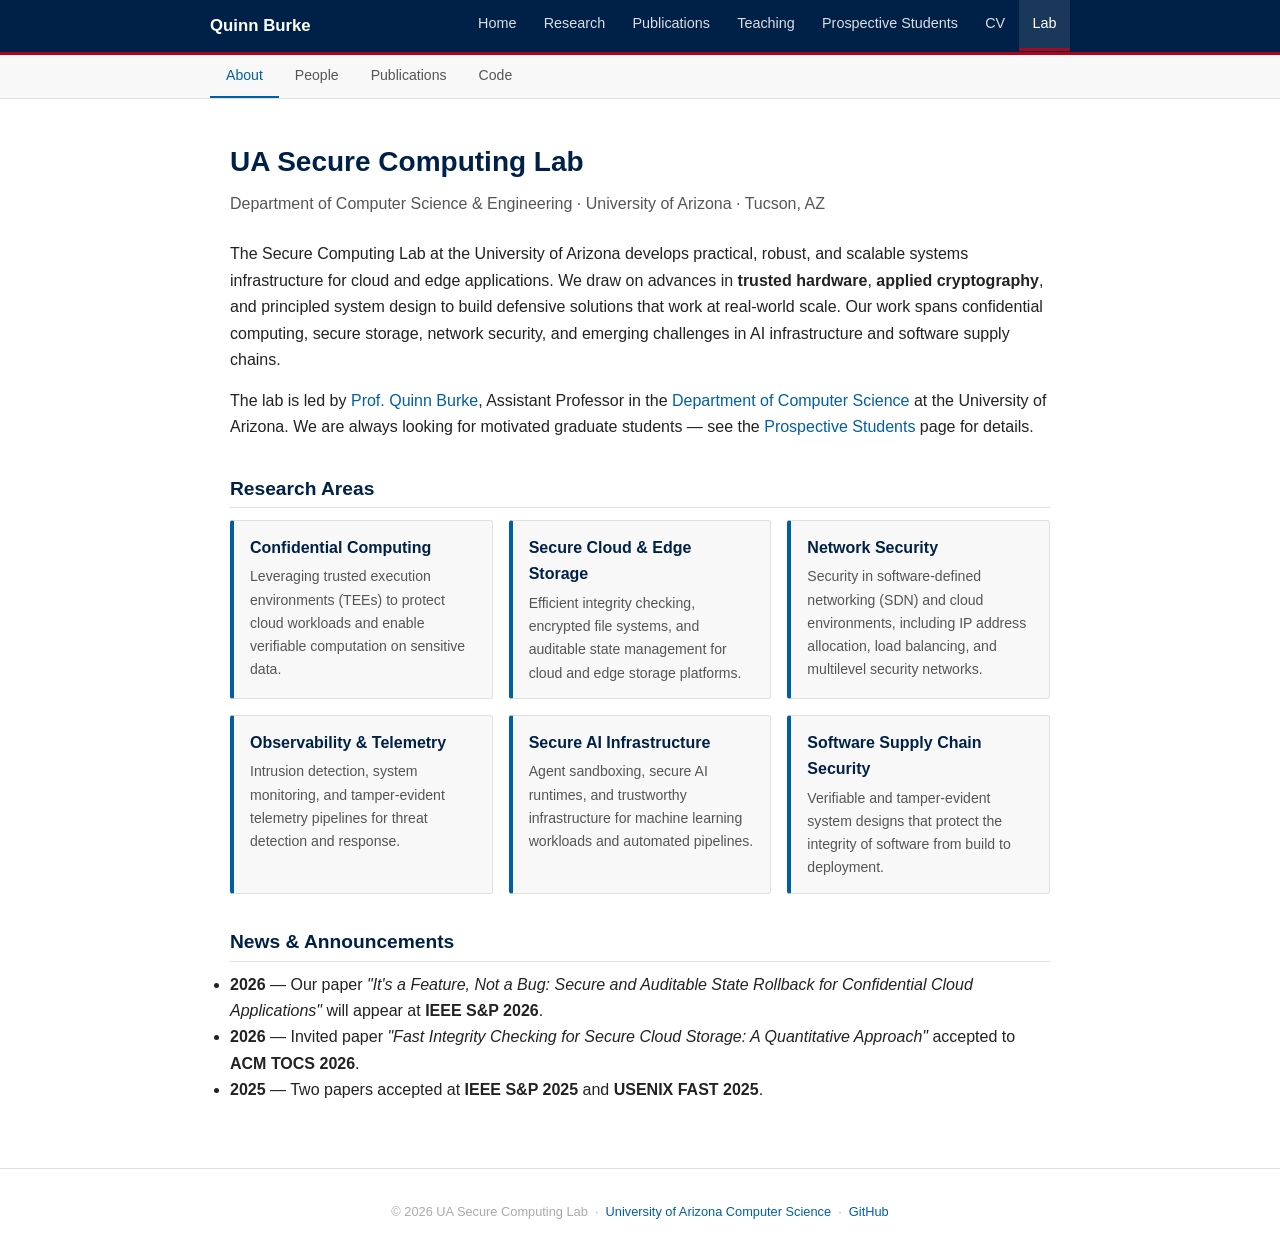
==== index.html @ 0851038f "Add UA Secure Computing Lab website with top nav, sub nav, About/People/Publications/Code pages Co-a" ====
<!DOCTYPE html>
<html lang="en">
<head>
  <meta charset="UTF-8" />
  <meta name="viewport" content="width=device-width, initial-scale=1" />
  <title>About — UA Secure Computing Lab</title>
  <link rel="stylesheet" href="assets/css/main.css" />
</head>
<body>

<!-- ── Top navigation ── -->
<nav class="top-nav" aria-label="Site navigation">
  <div class="top-nav__inner">
    <span class="top-nav__name">Quinn Burke</span>
    <ul class="top-nav__links">
      <li><a href="https://www.quinnburke.net/">Home</a></li>
      <li><a href="https://www.quinnburke.net/research/">Research</a></li>
      <li><a href="https://www.quinnburke.net/publications/">Publications</a></li>
      <li><a href="https://www.quinnburke.net/teaching/">Teaching</a></li>
      <li><a href="https://www.quinnburke.net/prospective/">Prospective Students</a></li>
      <li><a href="https://www.quinnburke.net/cv.pdf">CV</a></li>
      <li><a href="index.html" class="active">Lab</a></li>
    </ul>
  </div>
</nav>

<!-- ── Sub navigation ── -->
<nav class="sub-nav" aria-label="Lab section navigation">
  <ul class="sub-nav__inner">
    <li><a href="index.html" class="active">About</a></li>
    <li><a href="people.html">People</a></li>
    <li><a href="publications.html">Publications</a></li>
    <li><a href="code.html">Code</a></li>
  </ul>
</nav>

<!-- ── Page content ── -->
<main class="page-wrap">

  <h1>UA Secure Computing Lab</h1>
  <p style="color:var(--muted); margin-bottom:1.5rem;">
    Department of Computer Science &amp; Engineering · University of Arizona · Tucson, AZ
  </p>

  <p>
    The Secure Computing Lab at the University of Arizona develops practical, robust, and scalable
    systems infrastructure for cloud and edge applications. We draw on advances in
    <strong>trusted hardware</strong>, <strong>applied cryptography</strong>, and principled
    system design to build defensive solutions that work at real-world scale. Our work spans
    confidential computing, secure storage, network security, and emerging challenges in
    AI infrastructure and software supply chains.
  </p>

  <p>
    The lab is led by <a href="https://www.quinnburke.net/">Prof.&nbsp;Quinn Burke</a>, Assistant
    Professor in the <a href="https://www.cs.arizona.edu/">Department of Computer Science</a>
    at the University of Arizona.
    We are always looking for motivated graduate students — see the
    <a href="https://www.quinnburke.net/prospective/">Prospective Students</a> page for details.
  </p>

  <h2>Research Areas</h2>

  <div class="areas-grid">
    <div class="area-card">
      <strong>Confidential Computing</strong>
      <p>Leveraging trusted execution environments (TEEs) to protect cloud workloads and
         enable verifiable computation on sensitive data.</p>
    </div>
    <div class="area-card">
      <strong>Secure Cloud &amp; Edge Storage</strong>
      <p>Efficient integrity checking, encrypted file systems, and auditable state management
         for cloud and edge storage platforms.</p>
    </div>
    <div class="area-card">
      <strong>Network Security</strong>
      <p>Security in software-defined networking (SDN) and cloud environments, including
         IP address allocation, load balancing, and multilevel security networks.</p>
    </div>
    <div class="area-card">
      <strong>Observability &amp; Telemetry</strong>
      <p>Intrusion detection, system monitoring, and tamper-evident telemetry pipelines
         for threat detection and response.</p>
    </div>
    <div class="area-card">
      <strong>Secure AI Infrastructure</strong>
      <p>Agent sandboxing, secure AI runtimes, and trustworthy infrastructure for machine
         learning workloads and automated pipelines.</p>
    </div>
    <div class="area-card">
      <strong>Software Supply Chain Security</strong>
      <p>Verifiable and tamper-evident system designs that protect the integrity of software
         from build to deployment.</p>
    </div>
  </div>

  <h2>News &amp; Announcements</h2>
  <ul>
    <li>
      <strong>2026</strong> — Our paper
      <em>"It's a Feature, Not a Bug: Secure and Auditable State Rollback for Confidential Cloud Applications"</em>
      will appear at <strong>IEEE S&amp;P 2026</strong>.
    </li>
    <li>
      <strong>2026</strong> — Invited paper
      <em>"Fast Integrity Checking for Secure Cloud Storage: A Quantitative Approach"</em>
      accepted to <strong>ACM TOCS 2026</strong>.
    </li>
    <li>
      <strong>2025</strong> — Two papers accepted at <strong>IEEE S&amp;P 2025</strong>
      and <strong>USENIX FAST 2025</strong>.
    </li>
  </ul>

</main>

<footer>
  &copy; 2026 UA Secure Computing Lab &nbsp;·&nbsp;
  <a href="https://www.cs.arizona.edu/">University of Arizona Computer Science</a> &nbsp;·&nbsp;
  <a href="https://github.com/UA-Secure-Computing-Lab">GitHub</a>
</footer>

</body>
</html>
---- assets/css/main.css ----
/* ──────────────────────────────────────────
   UA Secure Computing Lab — main stylesheet
   Mirrors the clean two-column academic
   style of quinnburke.net
   ────────────────────────────────────────── */

*, *::before, *::after { box-sizing: border-box; margin: 0; padding: 0; }

:root {
  --navy:   #002147;
  --blue:   #005fa3;
  --accent: #ab0520;   /* UA red */
  --light:  #f8f8f8;
  --border: #e0e0e0;
  --text:   #222;
  --muted:  #555;
  --max-w:  860px;
  --font:   'Helvetica Neue', Arial, sans-serif;
}

html { font-size: 16px; scroll-behavior: smooth; }

body {
  font-family: var(--font);
  color: var(--text);
  background: #fff;
  line-height: 1.65;
}

a { color: var(--blue); text-decoration: none; }
a:hover { text-decoration: underline; }

/* ── Top navigation ───────────────────── */
.top-nav {
  background: var(--navy);
  border-bottom: 3px solid var(--accent);
}

.top-nav__inner {
  max-width: var(--max-w);
  margin: 0 auto;
  display: flex;
  align-items: center;
  gap: 0;
}

.top-nav__name {
  font-size: 1.05rem;
  font-weight: 700;
  color: #fff;
  padding: 0.75rem 1.25rem 0.75rem 0;
  white-space: nowrap;
  flex-shrink: 0;
}

.top-nav__links {
  display: flex;
  list-style: none;
  margin-left: auto;
}

.top-nav__links li a {
  display: block;
  color: rgba(255,255,255,0.85);
  font-size: 0.9rem;
  padding: 0.75rem 0.85rem;
  transition: color .15s, background .15s;
}

.top-nav__links li a:hover,
.top-nav__links li a.active {
  color: #fff;
  background: rgba(255,255,255,0.1);
  text-decoration: none;
}

.top-nav__links li a.active {
  border-bottom: 3px solid var(--accent);
}

/* ── Sub navigation ───────────────────── */
.sub-nav {
  background: var(--light);
  border-bottom: 1px solid var(--border);
}

.sub-nav__inner {
  max-width: var(--max-w);
  margin: 0 auto;
  display: flex;
  list-style: none;
  gap: 0;
}

.sub-nav__inner li a {
  display: block;
  color: var(--muted);
  font-size: 0.88rem;
  padding: 0.55rem 1rem;
  border-bottom: 2px solid transparent;
  transition: color .15s, border-color .15s;
}

.sub-nav__inner li a:hover,
.sub-nav__inner li a.active {
  color: var(--blue);
  border-bottom-color: var(--blue);
  text-decoration: none;
}

/* ── Page content ─────────────────────── */
.page-wrap {
  max-width: var(--max-w);
  margin: 2.5rem auto 4rem;
  padding: 0 1.25rem;
}

/* ── Section headings ─────────────────── */
h1 {
  font-size: 1.75rem;
  font-weight: 700;
  color: var(--navy);
  margin-bottom: 0.4rem;
}

h2 {
  font-size: 1.2rem;
  font-weight: 700;
  color: var(--navy);
  margin: 2rem 0 0.6rem;
  padding-bottom: 0.2rem;
  border-bottom: 1px solid var(--border);
}

h3 {
  font-size: 1rem;
  font-weight: 700;
  color: var(--text);
  margin: 1.25rem 0 0.3rem;
}

p { margin-bottom: 0.9rem; }

/* ── Research areas grid ─────────────── */
.areas-grid {
  display: grid;
  grid-template-columns: repeat(auto-fill, minmax(250px, 1fr));
  gap: 1rem;
  margin-top: 0.75rem;
}

.area-card {
  background: var(--light);
  border: 1px solid var(--border);
  border-left: 4px solid var(--blue);
  padding: 0.85rem 1rem;
  border-radius: 3px;
}

.area-card strong {
  display: block;
  margin-bottom: 0.25rem;
  color: var(--navy);
}

.area-card p { font-size: 0.88rem; color: var(--muted); margin: 0; }

/* ── Publications list ───────────────── */
.pub-year {
  font-size: 1rem;
  font-weight: 700;
  color: var(--navy);
  margin: 1.75rem 0 0.5rem;
  padding-bottom: 0.2rem;
  border-bottom: 1px solid var(--border);
}

.pub-entry {
  padding: 0.65rem 0;
  border-bottom: 1px solid #f0f0f0;
  font-size: 0.93rem;
  line-height: 1.55;
}

.pub-entry:last-child { border-bottom: none; }

.pub-title {
  font-weight: 600;
  color: var(--text);
}

.pub-venue {
  color: var(--muted);
  font-style: italic;
}

.pub-authors { color: var(--muted); font-size: 0.88rem; }

.pub-links { margin-top: 0.25rem; font-size: 0.83rem; }
.pub-links a { margin-right: 0.6rem; color: var(--blue); }

/* ── People grid ─────────────────────── */
.people-grid {
  display: grid;
  grid-template-columns: repeat(auto-fill, minmax(200px, 1fr));
  gap: 1.25rem;
  margin-top: 0.75rem;
}

.person-card {
  text-align: center;
  padding: 1.1rem 0.75rem;
  border: 1px solid var(--border);
  border-radius: 4px;
  background: var(--light);
}

.person-card .avatar {
  width: 80px;
  height: 80px;
  border-radius: 50%;
  background: #ccc;
  margin: 0 auto 0.6rem;
  display: flex;
  align-items: center;
  justify-content: center;
  font-size: 1.8rem;
  color: #888;
  overflow: hidden;
}

.person-card .avatar img { width: 100%; height: 100%; object-fit: cover; }

.person-card strong { display: block; font-size: 0.95rem; color: var(--navy); }
.person-card .role  { font-size: 0.82rem; color: var(--muted); margin-top: 0.1rem; }
.person-card .links { font-size: 0.8rem; margin-top: 0.4rem; }
.person-card .links a { margin: 0 0.3rem; }

/* ── Code / Repos ────────────────────── */
.repo-list { margin-top: 0.75rem; }

.repo-entry {
  display: flex;
  align-items: flex-start;
  gap: 0.75rem;
  padding: 0.75rem 0;
  border-bottom: 1px solid #f0f0f0;
}

.repo-entry:last-child { border-bottom: none; }

.repo-icon {
  font-size: 1.4rem;
  color: var(--muted);
  flex-shrink: 0;
  margin-top: 0.1rem;
}

.repo-entry strong { display: block; color: var(--navy); font-size: 0.95rem; }
.repo-entry p { font-size: 0.88rem; color: var(--muted); margin: 0.2rem 0 0; }

/* ── Utility ─────────────────────────── */
.badge {
  display: inline-block;
  font-size: 0.72rem;
  font-weight: 600;
  padding: 0.15em 0.5em;
  border-radius: 3px;
  margin-left: 0.35rem;
  vertical-align: middle;
  background: #e8f0fb;
  color: var(--blue);
}

.badge.red { background: #fce8e8; color: var(--accent); }

footer {
  text-align: center;
  font-size: 0.8rem;
  color: #aaa;
  padding: 2rem 1rem;
  border-top: 1px solid var(--border);
  margin-top: 3rem;
}
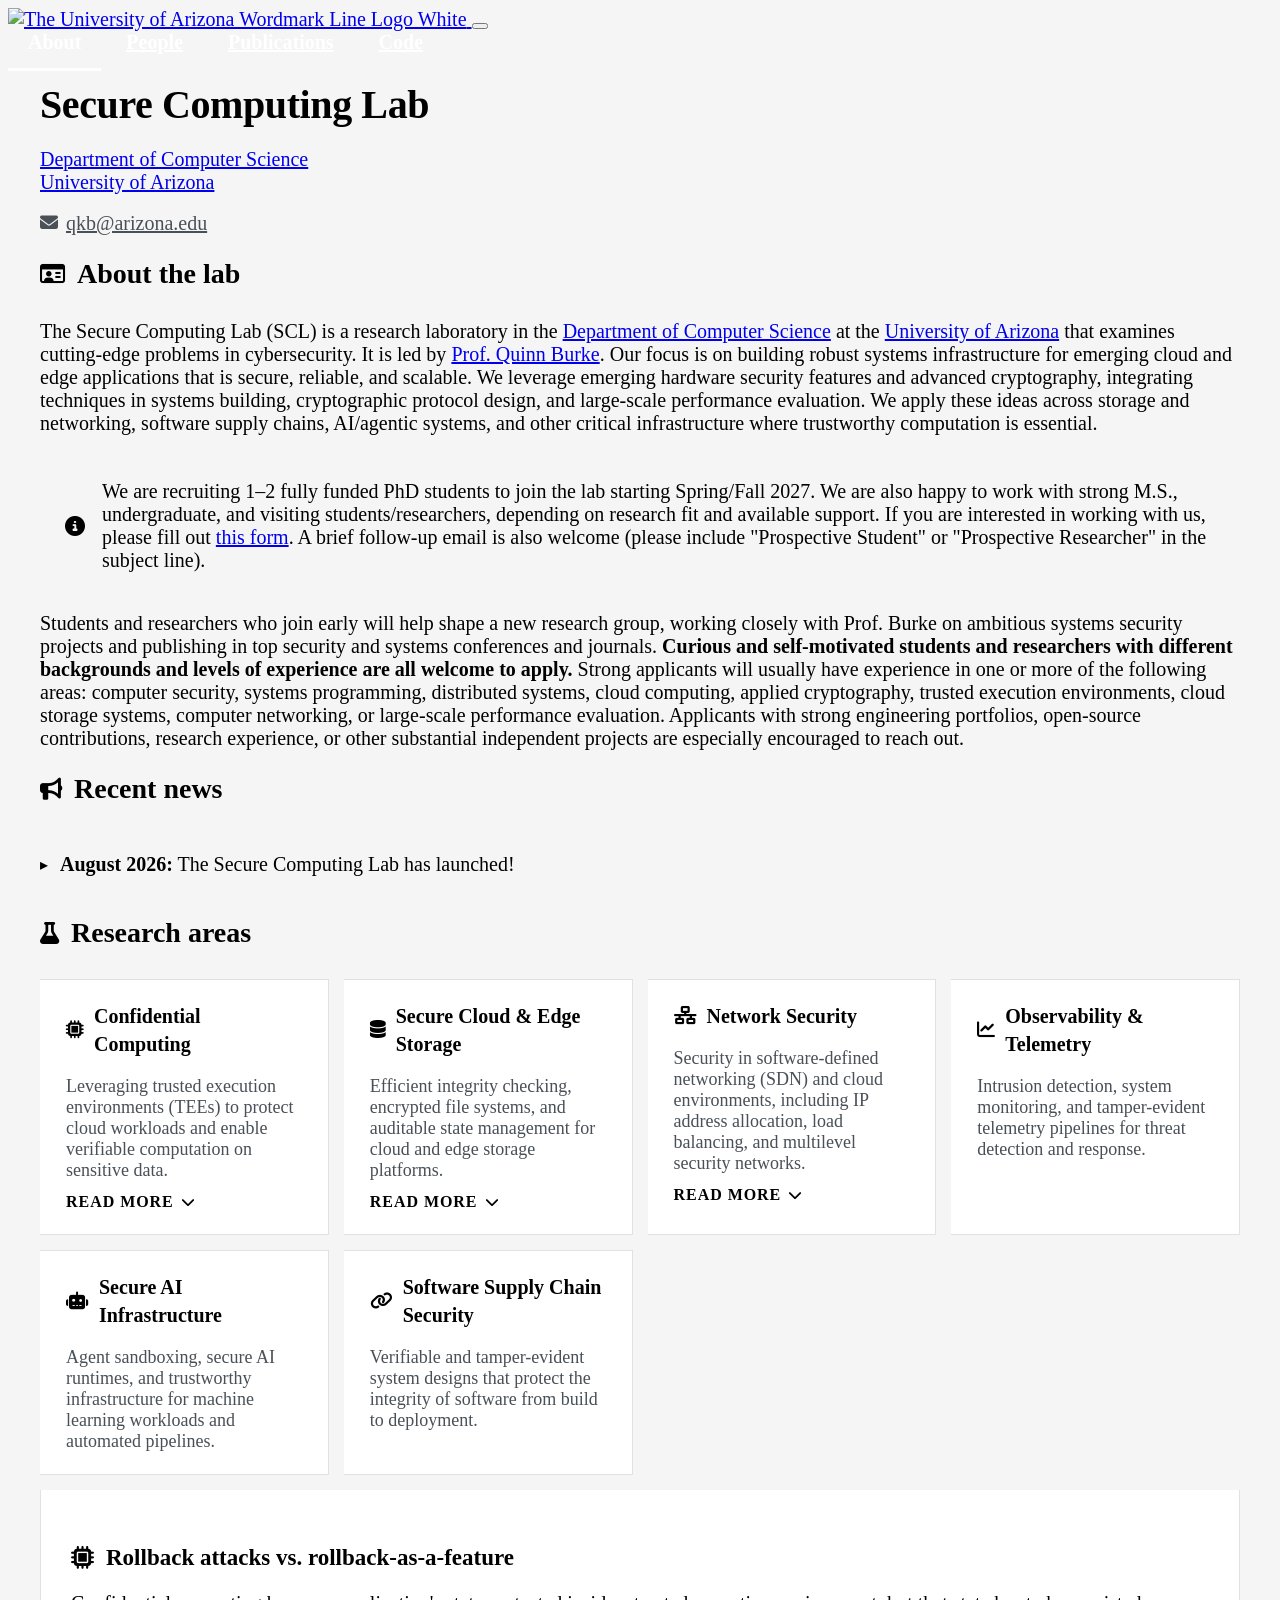
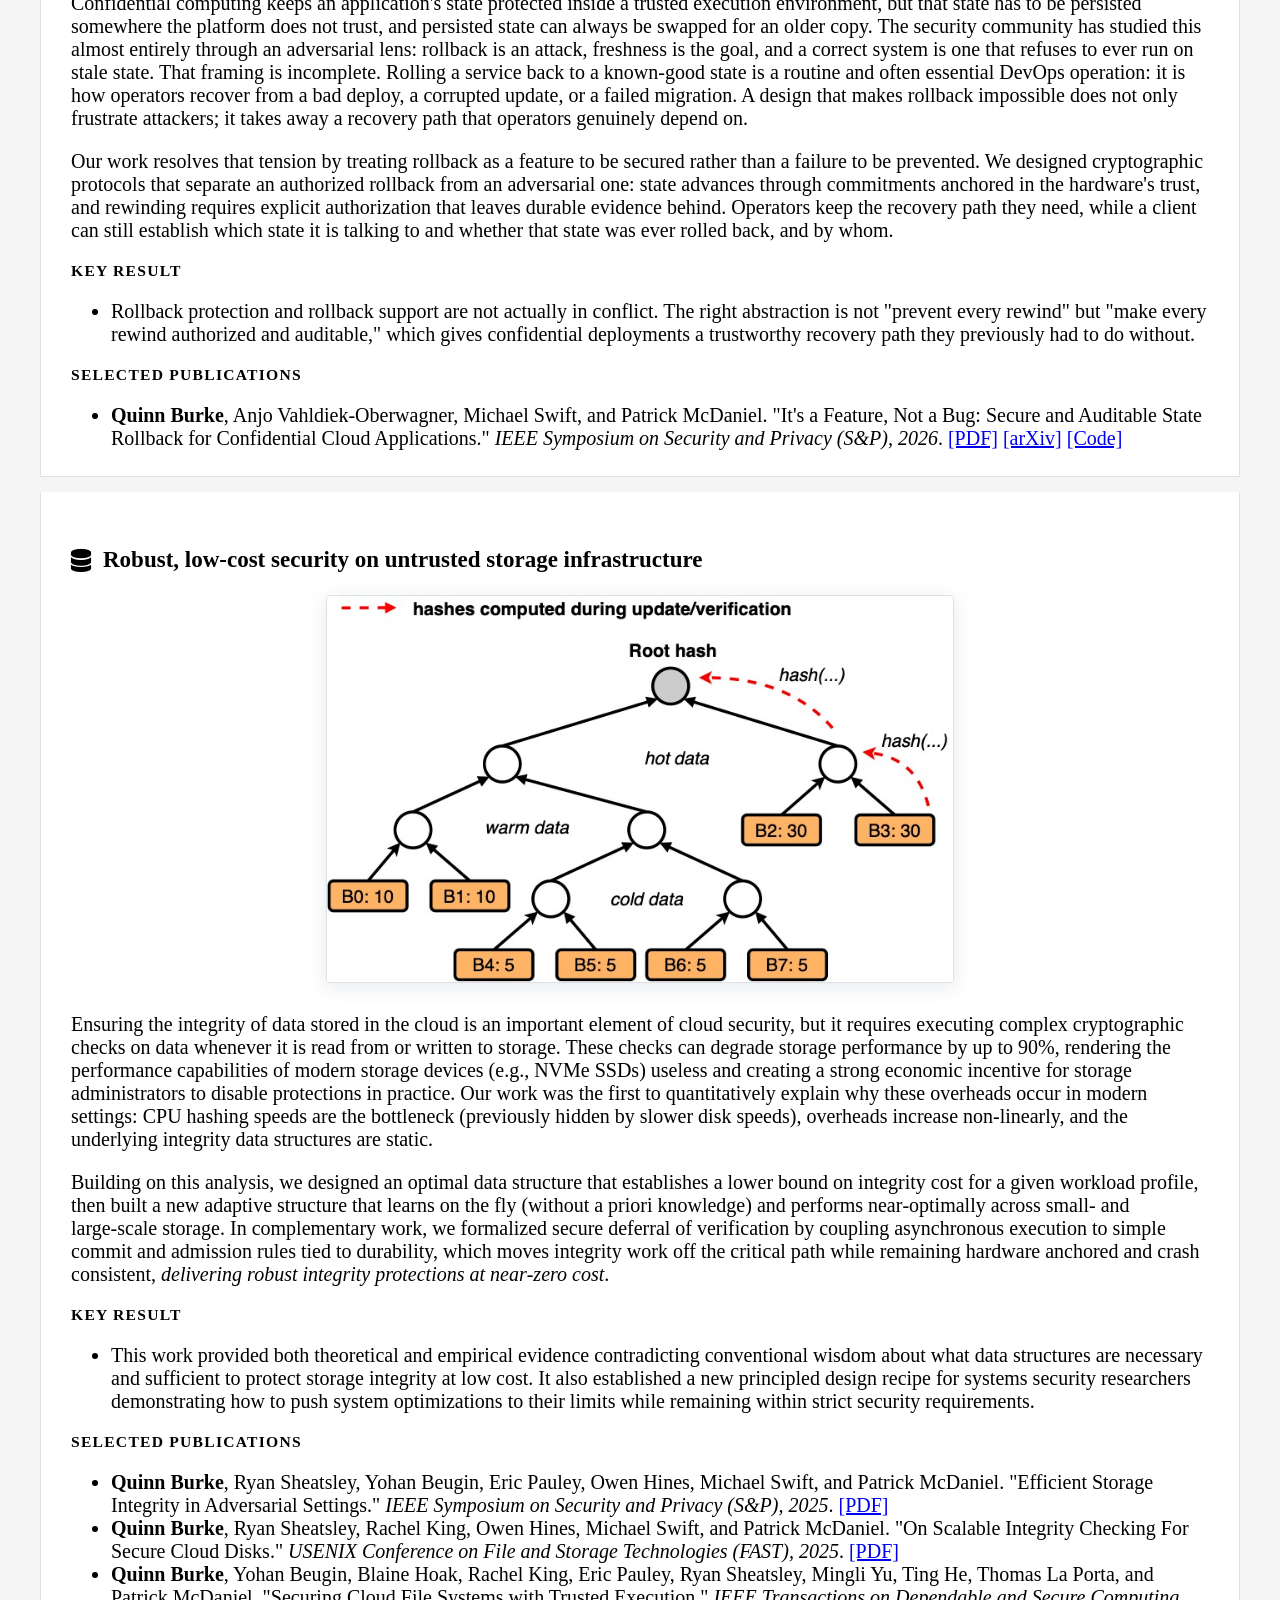
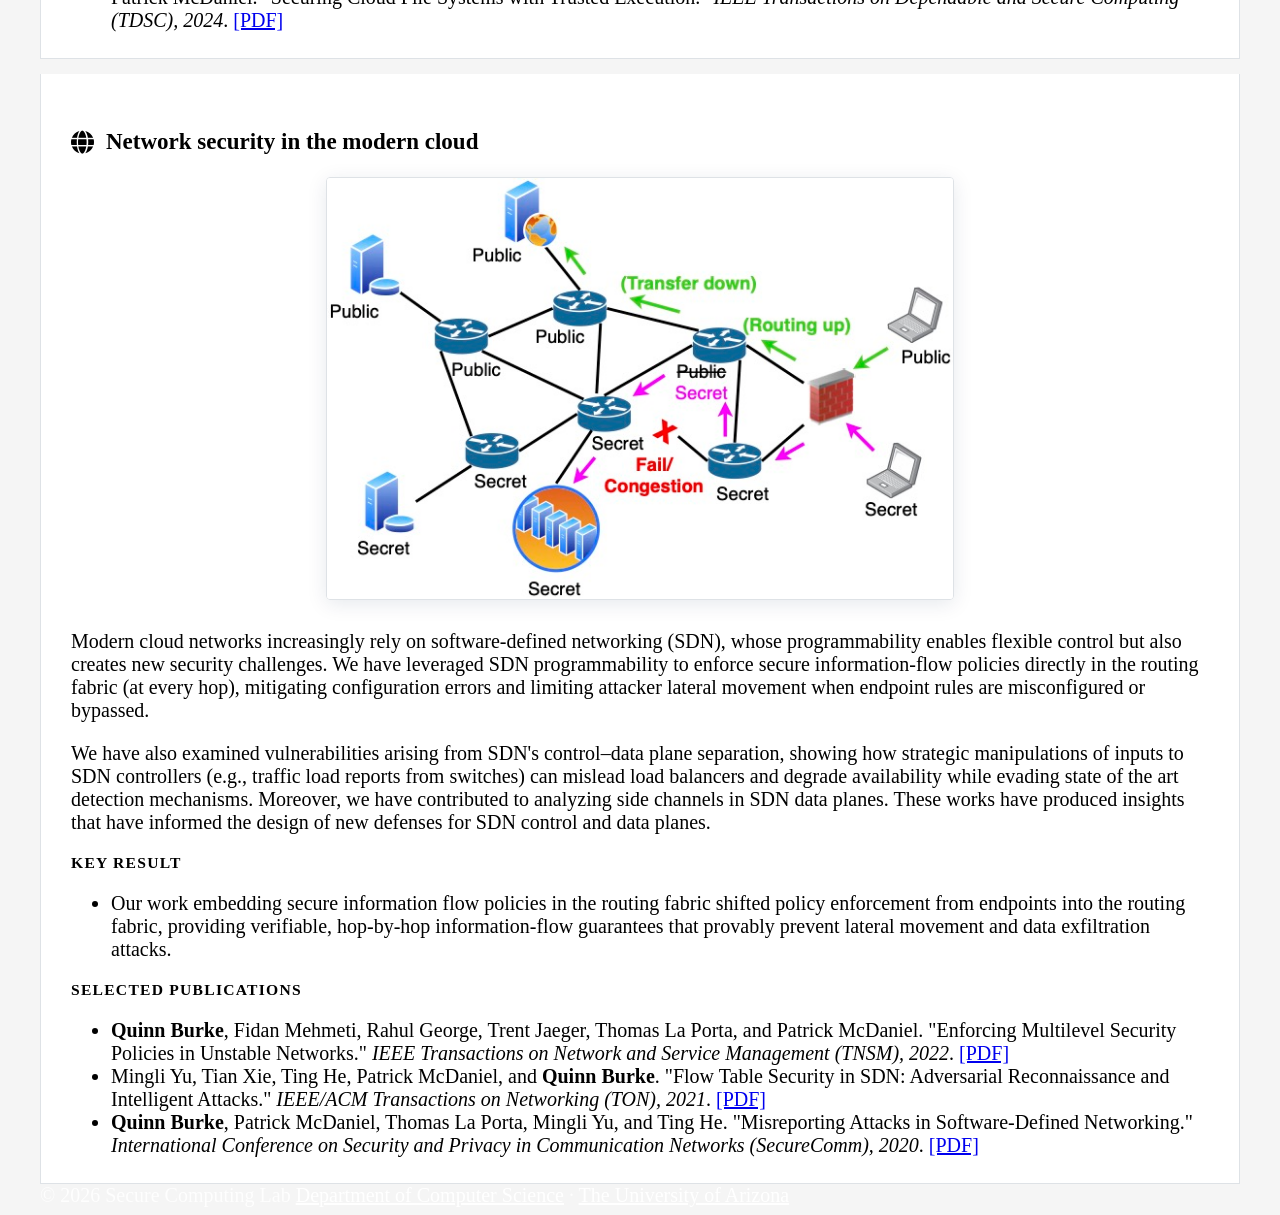
==== commit ee79c22d: "update lab site" ====
--- a/index.html
+++ b/index.html
@@ -1,124 +1,249 @@
 <!DOCTYPE html>
 <html lang="en">
+
 <head>
-  <meta charset="UTF-8" />
-  <meta name="viewport" content="width=device-width, initial-scale=1" />
-  <title>About — UA Secure Computing Lab</title>
-  <link rel="stylesheet" href="assets/css/main.css" />
+    <meta charset="UTF-8">
+    <meta name="viewport" content="width=device-width, initial-scale=1.0">
+    <title>Secure Computing Lab: About</title>
+    <link rel="stylesheet" href="https://use.typekit.net/emv3zbo.css">
+    <link href="https://cdn.digital.arizona.edu/lib/arizona-bootstrap/5.1.1/css/arizona-bootstrap.min.css"
+          rel="stylesheet"
+          integrity="sha384-Q2ESMuWgX+vvxe/YNIMpv4B2IrnXY4pftywzhO9l8b+QWfEqEswTxXz28vbNfNX9"
+          crossorigin="anonymous">
+    <link rel="stylesheet" href="https://cdnjs.cloudflare.com/ajax/libs/font-awesome/6.5.2/css/all.min.css">
+    <link rel="stylesheet" href="css/site.css">
 </head>
+
 <body>
-
-<!-- ── Top navigation ── -->
-<nav class="top-nav" aria-label="Site navigation">
-  <div class="top-nav__inner">
-    <span class="top-nav__name">Quinn Burke</span>
-    <ul class="top-nav__links">
-      <li><a href="https://www.quinnburke.net/">Home</a></li>
-      <li><a href="https://www.quinnburke.net/research/">Research</a></li>
-      <li><a href="https://www.quinnburke.net/publications/">Publications</a></li>
-      <li><a href="https://www.quinnburke.net/teaching/">Teaching</a></li>
-      <li><a href="https://www.quinnburke.net/prospective/">Prospective Students</a></li>
-      <li><a href="https://www.quinnburke.net/cv.pdf">CV</a></li>
-      <li><a href="index.html" class="active">Lab</a></li>
-    </ul>
-  </div>
-</nav>
-
-<!-- ── Sub navigation ── -->
-<nav class="sub-nav" aria-label="Lab section navigation">
-  <ul class="sub-nav__inner">
-    <li><a href="index.html" class="active">About</a></li>
-    <li><a href="people.html">People</a></li>
-    <li><a href="publications.html">Publications</a></li>
-    <li><a href="code.html">Code</a></li>
-  </ul>
-</nav>
-
-<!-- ── Page content ── -->
-<main class="page-wrap">
-
-  <h1>UA Secure Computing Lab</h1>
-  <p style="color:var(--muted); margin-bottom:1.5rem;">
-    Department of Computer Science &amp; Engineering · University of Arizona · Tucson, AZ
-  </p>
-
-  <p>
-    The Secure Computing Lab at the University of Arizona develops practical, robust, and scalable
-    systems infrastructure for cloud and edge applications. We draw on advances in
-    <strong>trusted hardware</strong>, <strong>applied cryptography</strong>, and principled
-    system design to build defensive solutions that work at real-world scale. Our work spans
-    confidential computing, secure storage, network security, and emerging challenges in
-    AI infrastructure and software supply chains.
-  </p>
-
-  <p>
-    The lab is led by <a href="https://www.quinnburke.net/">Prof.&nbsp;Quinn Burke</a>, Assistant
-    Professor in the <a href="https://www.cs.arizona.edu/">Department of Computer Science</a>
-    at the University of Arizona.
-    We are always looking for motivated graduate students — see the
-    <a href="https://www.quinnburke.net/prospective/">Prospective Students</a> page for details.
-  </p>
-
-  <h2>Research Areas</h2>
-
-  <div class="areas-grid">
-    <div class="area-card">
-      <strong>Confidential Computing</strong>
-      <p>Leveraging trusted execution environments (TEEs) to protect cloud workloads and
-         enable verifiable computation on sensitive data.</p>
+    <nav class="navbar navbar-expand-md navbar-dark navbar-az sticky-top py-0">
+        <div class="container">
+            <a href="https://www.arizona.edu" class="navbar-brand py-2" title="The University of Arizona homepage">
+                <img class="arizona-line-logo"
+                     alt="The University of Arizona Wordmark Line Logo White"
+                     src="https://cdn.digital.arizona.edu/logos/v1.0.0/ua_wordmark_line_logo_white_rgb.min.svg">
+            </a>
+            <button class="navbar-toggler my-2" type="button" data-bs-toggle="collapse" data-bs-target="#navbar-menu">
+                <span class="navbar-toggler-icon"></span>
+            </button>
+            <div id="navbar-menu" class="collapse navbar-collapse">
+                <div class="ms-auto navbar-nav">
+                    <a class="nav-link active" href="./">About</a>
+                    <a class="nav-link" href="people.html">People</a>
+                    <a class="nav-link" href="publications.html">Publications</a>
+                    <a class="nav-link" href="code.html">Code</a>
+                </div>
+            </div>
+        </div>
+    </nav>
+
+    <div class="container container-narrow mt-4 pb-5 px-3">
+
+        <!-- Lab header -->
+        <div class="mb-4">
+            <h1 class="name-title">Secure Computing Lab</h1>
+            <p class="subtitle">
+                <a href="https://cs.arizona.edu/">Department of Computer Science</a><br><a href="https://www.arizona.edu/">University of Arizona</a>
+            </p>
+            <div class="contact-row"><i class="fa-solid fa-envelope"></i><a href="mailto:qkb@arizona.edu">qkb@arizona.edu</a></div>
+        </div>
+
+        <!-- About -->
+        <div class="mb-5">
+            <h2 class="section-title"><i class="fa-regular fa-id-card"></i> About the lab</h2>
+            <p>
+                The Secure Computing Lab (SCL) is a research laboratory in the <a href="https://cs.arizona.edu/">Department of Computer Science</a> at the <a href="https://www.arizona.edu/">University of Arizona</a> that examines cutting-edge problems in cybersecurity. It is led by <a href="https://www.quinnburke.net/">Prof.&nbsp;Quinn Burke</a>. Our focus is on building robust systems infrastructure for emerging cloud and edge applications that is secure, reliable, and scalable. We leverage emerging hardware security features and advanced cryptography, integrating techniques in systems building, cryptographic protocol design, and large-scale performance evaluation. We apply these ideas across storage and networking, software supply chains, AI/agentic systems, and other critical infrastructure where trustworthy computation is essential.
+            </p>
+
+            <div class="az-callout" id="joining">
+                <i class="fa-solid fa-circle-info" style="flex-shrink:0;"></i>
+                <span>We are recruiting 1–2 fully funded PhD students to join the lab starting Spring/Fall 2027. We are also happy to work with strong M.S., undergraduate, and visiting students/researchers, depending on research fit and available support. If you are interested in working with us, please fill out <a href="https://forms.gle/X6wRA4GPpg1zRSV9A">this form</a>. A brief follow-up email is also welcome (please include "Prospective Student" or "Prospective Researcher" in the subject line).</span>
+            </div>
+
+            <p class="mt-4">Students and researchers who join early will help shape a new research group, working closely with Prof. Burke on ambitious systems security projects and publishing in top security and systems conferences and journals. <b>Curious and self-motivated students and researchers with different backgrounds and levels of experience are all welcome to apply.</b> Strong applicants will usually have experience in one or more of the following areas: computer security, systems programming, distributed systems, cloud computing, applied cryptography, trusted execution environments, cloud storage systems, computer networking, or large-scale performance evaluation. Applicants with strong engineering portfolios, open-source contributions, research experience, or other substantial independent projects are especially encouraged to reach out.
+            </p>
+        </div>
+
+        <!-- News -->
+        <div class="mb-5">
+            <h2 class="section-title"><i class="fa-solid fa-bullhorn"></i> Recent news</h2>
+            <!-- Lab news only: paper acceptances, students joining, grants, artifact releases.
+                 Personal items (PC service, talks) belong on quinnburke.net. -->
+            <ul class="news-list">
+                <li><span><b>August 2026:</b> The Secure Computing Lab has launched!</span></li>
+            </ul>
+        </div>
+
+        <!-- Research areas -->
+        <div class="mb-5" id="research">
+            <h2 class="section-title"><i class="fa-solid fa-flask"></i> Research areas</h2>
+            <div class="card-grid">
+                <a class="area-card area-card-toggle" role="button" data-bs-toggle="collapse"
+                   href="#detail-confidential" data-bs-target="#detail-confidential"
+                   aria-expanded="false" aria-controls="detail-confidential">
+                    <div class="area-name"><i class="fa-solid fa-microchip"></i>Confidential Computing</div>
+                    <p>Leveraging trusted execution environments (TEEs) to protect cloud workloads and
+                       enable verifiable computation on sensitive data.</p>
+                    <span class="area-more">Read more <i class="fa-solid fa-chevron-down"></i></span>
+                </a>
+                <a class="area-card area-card-toggle" role="button" data-bs-toggle="collapse"
+                   href="#detail-storage" data-bs-target="#detail-storage"
+                   aria-expanded="false" aria-controls="detail-storage">
+                    <div class="area-name"><i class="fa-solid fa-database"></i>Secure Cloud &amp; Edge Storage</div>
+                    <p>Efficient integrity checking, encrypted file systems, and auditable state management
+                       for cloud and edge storage platforms.</p>
+                    <span class="area-more">Read more <i class="fa-solid fa-chevron-down"></i></span>
+                </a>
+                <a class="area-card area-card-toggle" role="button" data-bs-toggle="collapse"
+                   href="#detail-network" data-bs-target="#detail-network"
+                   aria-expanded="false" aria-controls="detail-network">
+                    <div class="area-name"><i class="fa-solid fa-network-wired"></i>Network Security</div>
+                    <p>Security in software-defined networking (SDN) and cloud environments, including
+                       IP address allocation, load balancing, and multilevel security networks.</p>
+                    <span class="area-more">Read more <i class="fa-solid fa-chevron-down"></i></span>
+                </a>
+                <div class="area-card">
+                    <div class="area-name"><i class="fa-solid fa-chart-line"></i>Observability &amp; Telemetry</div>
+                    <p>Intrusion detection, system monitoring, and tamper-evident telemetry pipelines
+                       for threat detection and response.</p>
+                </div>
+                <div class="area-card">
+                    <div class="area-name"><i class="fa-solid fa-robot"></i>Secure AI Infrastructure</div>
+                    <p>Agent sandboxing, secure AI runtimes, and trustworthy infrastructure for machine
+                       learning workloads and automated pipelines.</p>
+                </div>
+                <div class="area-card">
+                    <div class="area-name"><i class="fa-solid fa-link"></i>Software Supply Chain Security</div>
+                    <p>Verifiable and tamper-evident system designs that protect the integrity of software
+                       from build to deployment.</p>
+                </div>
+            </div>
+
+            <!-- Detail panels for the three clickable cards above. They live outside the
+                 grid so an open panel spans the full width instead of stretching one
+                 grid row. data-bs-parent makes them mutually exclusive, and Bootstrap's
+                 collapse plugin (already loaded for the navbar) animates the height.
+                 The ids double as the anchors quinnburke.net/research/ used to expose. -->
+            <div id="area-details" class="area-details">
+
+                <div id="detail-confidential" class="collapse" data-bs-parent="#area-details">
+                    <div class="area-detail" id="confidential-computing">
+                        <h3 class="card-heading"><i class="fa-solid fa-microchip"></i> Rollback attacks vs. rollback-as-a-feature</h3>
+
+                        <p>
+                            Confidential computing keeps an application's state protected inside a trusted execution
+                            environment, but that state has to be persisted somewhere the platform does not trust, and
+                            persisted state can always be swapped for an older copy. The security community has studied
+                            this almost entirely through an adversarial lens: rollback is an attack, freshness is the
+                            goal, and a correct system is one that refuses to ever run on stale state. That framing is
+                            incomplete. Rolling a service back to a known‑good state is a routine and often essential DevOps
+                            operation: it is how operators recover from a bad deploy, a corrupted update, or a failed
+                            migration. A design that makes rollback impossible does not only frustrate attackers; it
+                            takes away a recovery path that operators genuinely depend on.
+                        </p>
+                        <p>
+                            Our work resolves that tension by treating rollback as a feature to be secured rather than a
+                            failure to be prevented. We designed cryptographic protocols that separate an authorized
+                            rollback from an adversarial one: state advances through commitments anchored in the
+                            hardware's trust, and rewinding requires explicit authorization that leaves durable evidence
+                            behind. Operators keep the recovery path they need, while a client can still establish which
+                            state it is talking to and whether that state was ever rolled back, and by whom.
+                        </p>
+
+                        <p class="kw-label">Key result</p>
+                        <ul>
+                            <li>Rollback protection and rollback support are not actually in conflict. The right
+                                abstraction is not "prevent every rewind" but "make every rewind authorized and
+                                auditable," which gives confidential deployments a trustworthy recovery path they
+                                previously had to do without.</li>
+                        </ul>
+
+                        <p class="kw-label">Selected publications</p>
+                        <ul>
+                            <li><strong>Quinn Burke</strong>, Anjo Vahldiek-Oberwagner, Michael Swift, and Patrick McDaniel. "It's a Feature, Not a Bug: Secure and Auditable State Rollback for Confidential Cloud Applications." <i>IEEE Symposium on Security and Privacy (S&amp;P), 2026</i>. <a href="https://www.quinnburke.net/papers/2026_ieeesp__rebound.pdf" target="_blank">[PDF]</a> <a href="https://arxiv.org/abs/2511.13641" target="_blank">[arXiv]</a> <a href="https://github.com/MadSP-McDaniel/rebound" target="_blank">[Code]</a></li>
+                        </ul>
+                    </div>
+                </div>
+
+                <div id="detail-storage" class="collapse" data-bs-parent="#area-details">
+                    <div class="area-detail" id="storage-security">
+                        <h3 class="card-heading"><i class="fa-solid fa-database"></i> Robust, low‑cost security on untrusted storage infrastructure</h3>
+                        <img src="img/hashtree-overview.jpg" alt="Storage security illustration" class="research-img">
+
+                        <p>
+                            Ensuring the integrity of data stored in the cloud is an important element of cloud security, but it requires
+                            executing complex cryptographic checks on data whenever it is read from or written to storage. These checks can degrade
+                            storage performance by up to 90%, rendering the performance capabilities of modern storage devices (e.g., NVMe SSDs)
+                            useless and creating a strong economic incentive for storage administrators to disable protections in practice. Our work
+                            was the first to quantitatively explain why these overheads occur in modern settings: CPU hashing speeds are the
+                            bottleneck (previously hidden by slower disk speeds), overheads increase non‑linearly, and the underlying integrity
+                            data structures are static.
+                        </p>
+                        <p>
+                            Building on this analysis, we designed an optimal data structure that establishes a lower bound on integrity cost for a
+                            given workload profile, then built a new adaptive structure that learns on the fly (without a priori knowledge) and performs
+                            near‑optimally across small‑ and large‑scale storage. In complementary work, we formalized secure deferral of verification by
+                            coupling asynchronous execution to simple commit and admission rules tied to durability, which moves integrity work off the
+                            critical path while remaining hardware anchored and crash consistent, <i>delivering robust integrity protections at near‑zero cost</i>.
+                        </p>
+
+                        <p class="kw-label">Key result</p>
+                        <ul>
+                            <li>This work provided both theoretical and empirical evidence contradicting conventional wisdom about what data structures are necessary and sufficient to protect storage integrity at low cost. It also established a new principled design recipe for systems security researchers demonstrating how to push system optimizations to their limits while remaining within strict security requirements.</li>
+                        </ul>
+
+                        <p class="kw-label">Selected publications</p>
+                        <ul>
+                            <li><strong>Quinn Burke</strong>, Ryan Sheatsley, Yohan Beugin, Eric Pauley, Owen Hines, Michael Swift, and Patrick McDaniel. "Efficient Storage Integrity in Adversarial Settings." <i>IEEE Symposium on Security and Privacy (S&amp;P), 2025</i>. <a href="https://www.quinnburke.net/papers/2025_sp__pac.pdf" target="_blank">[PDF]</a></li>
+                            <li><strong>Quinn Burke</strong>, Ryan Sheatsley, Rachel King, Owen Hines, Michael Swift, and Patrick McDaniel. "On Scalable Integrity Checking For Secure Cloud Disks." <i>USENIX Conference on File and Storage Technologies (FAST), 2025</i>. <a href="https://www.quinnburke.net/papers/2025_fast__dmt.pdf" target="_blank">[PDF]</a></li>
+                            <li><strong>Quinn Burke</strong>, Yohan Beugin, Blaine Hoak, Rachel King, Eric Pauley, Ryan Sheatsley, Mingli Yu, Ting He, Thomas La Porta, and Patrick McDaniel. "Securing Cloud File Systems with Trusted Execution." <i>IEEE Transactions on Dependable and Secure Computing (TDSC), 2024</i>. <a href="https://www.quinnburke.net/papers/2024_tdsc__bfs.pdf" target="_blank">[PDF]</a></li>
+                        </ul>
+                    </div>
+                </div>
+
+                <div id="detail-network" class="collapse" data-bs-parent="#area-details">
+                    <div class="area-detail" id="network-security">
+                        <h3 class="card-heading"><i class="fa-solid fa-globe"></i> Network security in the modern cloud</h3>
+                        <img src="img/mls-overview.jpg" alt="Network security illustration" class="research-img">
+
+                        <p>
+                            Modern cloud networks increasingly rely on software‑defined networking (SDN), whose programmability enables flexible
+                            control but also creates new security challenges. We have leveraged SDN programmability to enforce secure information‑flow policies
+                            directly in the routing fabric (at every hop), mitigating configuration errors and limiting attacker lateral movement when
+                            endpoint rules are misconfigured or bypassed.
+                        </p>
+                        <p>
+                            We have also examined vulnerabilities arising from SDN's control–data plane separation, showing how strategic manipulations of
+                            inputs to SDN controllers (e.g., traffic load reports from switches) can mislead load balancers and degrade availability while evading state of the art detection mechanisms. Moreover, we have contributed to analyzing side channels
+                            in SDN data planes. These works have produced insights that have informed the design of new defenses for SDN control and data planes.
+                        </p>
+
+                        <p class="kw-label">Key result</p>
+                        <ul>
+                            <li>Our work embedding secure information flow policies in the routing fabric shifted policy enforcement from endpoints into the routing fabric, providing verifiable, hop‑by‑hop information‑flow guarantees that provably prevent lateral movement and data exfiltration attacks.</li>
+                        </ul>
+
+                        <p class="kw-label">Selected publications</p>
+                        <ul>
+                            <li><strong>Quinn Burke</strong>, Fidan Mehmeti, Rahul George, Trent Jaeger, Thomas La Porta, and Patrick McDaniel. "Enforcing Multilevel Security Policies in Unstable Networks." <i>IEEE Transactions on Network and Service Management (TNSM), 2022</i>. <a href="https://www.quinnburke.net/papers/2022_tnsm__relabeling.pdf" target="_blank">[PDF]</a></li>
+                            <li>Mingli Yu, Tian Xie, Ting He, Patrick McDaniel, and <strong>Quinn Burke</strong>. "Flow Table Security in SDN: Adversarial Reconnaissance and Intelligent Attacks." <i>IEEE/ACM Transactions on Networking (TON), 2021</i>. <a href="https://www.quinnburke.net/papers/2021_ton__flow_reconn.pdf" target="_blank">[PDF]</a></li>
+                            <li><strong>Quinn Burke</strong>, Patrick McDaniel, Thomas La Porta, Mingli Yu, and Ting He. "Misreporting Attacks in Software‑Defined Networking." <i>International Conference on Security and Privacy in Communication Networks (SecureComm), 2020</i>. <a href="https://www.quinnburke.net/papers/2020_securecomm__sdn_misreporting.pdf" target="_blank">[PDF]</a></li>
+                        </ul>
+                    </div>
+                </div>
+
+            </div>
+        </div>
+
     </div>
-    <div class="area-card">
-      <strong>Secure Cloud &amp; Edge Storage</strong>
-      <p>Efficient integrity checking, encrypted file systems, and auditable state management
-         for cloud and edge storage platforms.</p>
-    </div>
-    <div class="area-card">
-      <strong>Network Security</strong>
-      <p>Security in software-defined networking (SDN) and cloud environments, including
-         IP address allocation, load balancing, and multilevel security networks.</p>
-    </div>
-    <div class="area-card">
-      <strong>Observability &amp; Telemetry</strong>
-      <p>Intrusion detection, system monitoring, and tamper-evident telemetry pipelines
-         for threat detection and response.</p>
-    </div>
-    <div class="area-card">
-      <strong>Secure AI Infrastructure</strong>
-      <p>Agent sandboxing, secure AI runtimes, and trustworthy infrastructure for machine
-         learning workloads and automated pipelines.</p>
-    </div>
-    <div class="area-card">
-      <strong>Software Supply Chain Security</strong>
-      <p>Verifiable and tamper-evident system designs that protect the integrity of software
-         from build to deployment.</p>
-    </div>
-  </div>
-
-  <h2>News &amp; Announcements</h2>
-  <ul>
-    <li>
-      <strong>2026</strong> — Our paper
-      <em>"It's a Feature, Not a Bug: Secure and Auditable State Rollback for Confidential Cloud Applications"</em>
-      will appear at <strong>IEEE S&amp;P 2026</strong>.
-    </li>
-    <li>
-      <strong>2026</strong> — Invited paper
-      <em>"Fast Integrity Checking for Secure Cloud Storage: A Quantitative Approach"</em>
-      accepted to <strong>ACM TOCS 2026</strong>.
-    </li>
-    <li>
-      <strong>2025</strong> — Two papers accepted at <strong>IEEE S&amp;P 2025</strong>
-      and <strong>USENIX FAST 2025</strong>.
-    </li>
-  </ul>
-
-</main>
-
-<footer>
-  &copy; 2026 UA Secure Computing Lab &nbsp;·&nbsp;
-  <a href="https://www.cs.arizona.edu/">University of Arizona Computer Science</a> &nbsp;·&nbsp;
-  <a href="https://github.com/UA-Secure-Computing-Lab">GitHub</a>
-</footer>
-
+
+    <footer class="az-footer py-4">
+        <div class="container container-narrow px-3 d-flex flex-wrap justify-content-between gap-2 small">
+            <span>© 2026 Secure Computing Lab</span>
+            <span><a href="https://cs.arizona.edu/">Department of Computer Science</a> · <a href="https://www.arizona.edu/">The University of Arizona</a></span>
+        </div>
+    </footer>
+
+    <script src="https://cdn.digital.arizona.edu/lib/arizona-bootstrap/5.1.1/js/arizona-bootstrap.bundle.min.js"></script>
 </body>
+
 </html>
--- a/css/site.css
+++ b/css/site.css
@@ -0,0 +1,407 @@
+/* Shared site styles: Arizona Bootstrap theme overrides
+ *
+ * Everything above the "Lab-specific components" section is a verbatim copy of
+ * css/site.css on quinnburke.net, so the two sites render identically. Edit it
+ * there first, then copy the file across; put lab-only rules in the section at
+ * the bottom, which quinnburke.net does not carry. */
+
+:root {
+    font-size: 20px;
+    --bs-body-bg: #f5f5f5;
+}
+
+body {
+    background-color: #f5f5f5;
+}
+
+/* ── Navbar (red brand bar with site menu) ── */
+.navbar-az {
+    background-color: var(--bs-red);
+}
+.navbar-az .container { max-width: 1200px; }
+.navbar-az .navbar-brand .arizona-line-logo { margin-left: 0; }
+.navbar-az .nav-link {
+    color: #fff;
+    font-size: 1rem;
+    font-weight: 600;
+    padding: 0.75rem 1rem;
+    border-bottom: 3px solid transparent;
+}
+/* Arizona Bootstrap marks the current link with a grey pill and its own red
+   text-underline. Both are suppressed here: the border-bottom is the indicator. */
+.navbar-az .nav-link:hover,
+.navbar-az .nav-link.active,
+.navbar-az .nav-link:active {
+    color: #fff;
+    background-color: transparent;
+    border-radius: 0;
+    text-decoration: none;
+    border-bottom-color: #fff;
+}
+
+/* ── Per-page sub-menu (blue bar) ──
+   Carries navbar-az as well, so it inherits Arizona Bootstrap's condensed
+   navbar font; the rules below are declared after the .navbar-az ones and so
+   win on colour. Wrap it and the red navbar in one .sticky-top (rather than
+   making each sticky, which would pin both to top:0 and overlap them):
+
+   <div class="sticky-top">
+       <nav class="navbar navbar-expand-md navbar-dark navbar-az py-0"> ... </nav>
+       <nav class="navbar-az subnav-az" id="page-subnav">
+           <div class="container d-flex flex-wrap">
+               <a class="nav-link active" href="#overview">Overview</a>
+               <a class="nav-link" href="#syllabus">Syllabus</a>
+           </div>
+       </nav>
+   </div>
+
+   .active is not static: Bootstrap's scrollspy moves it as the page scrolls.
+   Put this on <body> and give each target section a scroll-margin-top that
+   matches the root-margin top inset (see the course page for a worked example):
+
+   <body data-bs-spy="scroll" data-bs-target="#page-subnav"
+         data-bs-root-margin="-120px 0px -40%">
+
+   Leave data-bs-smooth-scroll off: its click handler scrolls to the raw
+   offsetTop and ignores scroll-margin-top, dropping headings behind the bars.
+*/
+.subnav-az {
+    background-color: var(--bs-blue);
+}
+.subnav-az .container { max-width: 1200px; }
+.subnav-az .nav-link {
+    color: #fff;
+    font-size: 1rem;
+    font-weight: 600;
+    padding: 0.5rem 1rem;
+    border-bottom: 3px solid transparent;
+}
+.subnav-az .nav-link:hover,
+.subnav-az .nav-link.active,
+.subnav-az .nav-link:active {
+    color: #fff;
+    background-color: transparent;
+    border-radius: 0;
+    text-decoration: none;
+    border-bottom-color: var(--bs-sky);
+}
+
+/* ── Layout ── */
+.container-narrow {
+    max-width: 1200px;
+    margin: auto;
+}
+
+/* ── Section headings ── */
+.section-title {
+    font-weight: 700;
+    color: var(--bs-blue);
+    font-size: 1.4rem;
+    padding-bottom: 0.4rem;
+    margin-bottom: 1.1rem;
+    border-bottom: 3px solid var(--bs-red);
+    display: flex;
+    align-items: center;
+    gap: 0.6rem;
+}
+.section-title i { color: var(--bs-red); font-size: 1.1rem; }
+
+.card-heading {
+    font-size: 1.15rem;
+    font-weight: 700;
+    color: var(--bs-blue);
+    margin-bottom: 1rem;
+    display: flex;
+    align-items: center;
+    gap: 0.6rem;
+    line-height: 1.3;
+}
+.card-heading i { color: var(--bs-red); }
+
+/* ── Profile ── */
+.profile-img {
+    width: 250px;
+    height: 250px;
+    object-fit: cover;
+    border-radius: 4px;
+    box-shadow: 0 6px 24px rgba(12, 35, 75, 0.18);
+    flex-shrink: 0;
+}
+
+.name-title {
+    font-weight: 800;
+    color: var(--bs-blue);
+    letter-spacing: -0.01em;
+    margin-bottom: 0.35rem;
+}
+
+.subtitle {
+    color: #495057;
+    margin-bottom: 0.9rem;
+}
+
+.contact-row {
+    color: #495057;
+    margin-bottom: 0.35rem;
+    display: flex;
+    align-items: center;
+    gap: 0.5rem;
+}
+.contact-row i { color: var(--bs-red); font-size: 0.9rem; width: 16px; }
+.contact-row a { color: #495057; }
+.contact-row a:hover { color: var(--bs-red); }
+
+.social-icons { margin-top: 1rem; }
+.social-icons a {
+    color: var(--bs-blue);
+    font-size: 1.25rem;
+    transition: color 0.2s, transform 0.2s;
+    display: inline-block;
+}
+.social-icons a:hover {
+    color: var(--bs-red);
+    transform: translateY(-3px);
+}
+
+/* ── Callout ── */
+.az-callout {
+    background-color: var(--bs-cool-gray);
+    border-left: 5px solid var(--bs-azurite);
+    padding: 1rem 1.25rem;
+    margin-top: 1.25rem;
+    display: flex;
+    align-items: center;
+    gap: 0.85rem;
+}
+.az-callout i { color: var(--bs-azurite); }
+
+/* ── News ── */
+.news-list { list-style: none; padding: 0; margin: 0; }
+.news-list li {
+    padding: 0.65rem 0;
+    border-bottom: 1px solid #dee2e6;
+    display: flex;
+    gap: 0.6rem;
+    line-height: 1.6;
+}
+.news-list li:last-child { border-bottom: none; }
+.news-list li::before {
+    content: '▸';
+    color: var(--bs-red);
+    font-size: 0.8rem;
+    margin-top: 0.2rem;
+    flex-shrink: 0;
+}
+.news-list b { color: var(--bs-blue); }
+
+/* ── Publications ── */
+.pub-entry {
+    background: #fff;
+    border: 1px solid #dee2e6;
+    border-left: 4px solid var(--bs-red);
+    padding: 1.1rem 1.3rem;
+    margin-bottom: 0.75rem;
+    transition: box-shadow 0.2s;
+}
+.pub-entry:hover { box-shadow: 0 4px 16px rgba(12, 35, 75, 0.12); }
+.pub-entry:last-child { margin-bottom: 0; }
+
+.pub-title { font-weight: 700; color: var(--bs-blue); line-height: 1.4; margin-bottom: 0.25rem; }
+.pub-authors { margin-bottom: 0.2rem; }
+.pub-venue { font-style: italic; color: #495057; margin-bottom: 0.6rem; }
+
+.pub-links { display: flex; flex-wrap: wrap; gap: 0.4rem; }
+.pub-links .btn {
+    --bs-btn-padding-y: 0.15rem;
+    --bs-btn-padding-x: 0.65rem;
+    --bs-btn-font-size: 0.85rem;
+    font-weight: 600;
+}
+
+.scholar-note { color: #495057; margin-bottom: 1.5rem; }
+
+/* ── Research page ── */
+.research-img {
+    border-radius: 4px;
+    border: 1px solid #dee2e6;
+    box-shadow: 0 4px 20px rgba(12, 35, 75, 0.1);
+    max-width: 100%;
+    display: block;
+    margin: 0 auto 1.5rem;
+    width: 55%;
+}
+
+.kw-label {
+    font-size: 0.78rem;
+    font-weight: 700;
+    text-transform: uppercase;
+    letter-spacing: 0.08em;
+    color: var(--bs-red);
+    margin-bottom: 0.3rem;
+    margin-top: 1rem;
+}
+
+/* ── Footer ── */
+.az-footer {
+    background-color: var(--bs-blue);
+    border-top: 5px solid var(--bs-red);
+    color: rgba(255, 255, 255, 0.85);
+}
+.az-footer a { color: #fff; }
+
+
+/* ══ Lab-specific components ══
+   Rules below exist only on the lab site. They reuse the card treatment of
+   .pub-entry above (white panel, hairline border, red left rule), so the
+   grids read as the same system as the publication list. */
+
+/* ── Research areas / topic cards ── */
+.card-grid {
+    display: grid;
+    grid-template-columns: repeat(auto-fill, minmax(260px, 1fr));
+    gap: 0.75rem;
+}
+
+.area-card {
+    background: #fff;
+    border: 1px solid #dee2e6;
+    border-left: 4px solid var(--bs-red);
+    padding: 1.1rem 1.3rem;
+    transition: box-shadow 0.2s;
+}
+/* Only the three expandable cards lift on hover; a hover response on the static
+   three would advertise a click that does nothing. */
+.area-card-toggle:hover { box-shadow: 0 4px 16px rgba(12, 35, 75, 0.12); }
+.area-card .area-name {
+    font-weight: 700;
+    color: var(--bs-blue);
+    line-height: 1.4;
+    margin-bottom: 0.3rem;
+    display: flex;
+    align-items: center;
+    gap: 0.5rem;
+}
+.area-card .area-name i { color: var(--bs-red); font-size: 0.9rem; }
+.area-card p { color: #495057; font-size: 0.9rem; margin-bottom: 0; }
+
+/* ── Expandable research areas ──
+   Three of the area cards carry a longer write-up. The trigger is an <a role="button">
+   rather than a <button>: a button's content model is phrasing content only, so the
+   <div>/<p> card markup would be invalid inside one, whereas <a> is transparent and
+   keeps the clickable cards byte-identical to the static ones. Bootstrap's collapse
+   data-api calls preventDefault() on anchor triggers, so the href never jumps the
+   page; it is there as a no-JS fallback. Detail panels sit outside the grid (see
+   index.html) so an open panel spans the full width rather than stretching one grid
+   row; Bootstrap animates the height and toggles aria-expanded, which is what the
+   open-state styling below keys off. */
+.area-card-toggle {
+    display: block;
+    cursor: pointer;
+    color: inherit;
+    text-decoration: none;
+    /* .area-card already sets background, padding, and the red left rule. */
+}
+.area-card-toggle:hover { color: inherit; text-decoration: none; }
+
+.area-more {
+    display: inline-flex;
+    align-items: center;
+    gap: 0.35rem;
+    margin-top: 0.6rem;
+    font-size: 0.8rem;
+    font-weight: 700;
+    text-transform: uppercase;
+    letter-spacing: 0.06em;
+    color: var(--bs-red);
+}
+.area-more i { font-size: 0.7rem; transition: transform 0.2s ease-in-out; }
+@media (prefers-reduced-motion: reduce) { .area-more i { transition: none; } }
+
+.area-card-toggle[aria-expanded="true"] {
+    background: var(--bs-cool-gray);
+    box-shadow: 0 4px 16px rgba(12, 35, 75, 0.12);
+}
+.area-card-toggle[aria-expanded="true"] .area-more i { transform: rotate(180deg); }
+
+/* ── Research area detail panels ──
+   The gap above the panel lives on .area-detail, not on the .collapse wrapper, so
+   it simply is not rendered while the wrapper is display:none; .collapsing clips
+   with overflow:hidden, so it does not disturb the height animation either. */
+.area-detail {
+    margin-top: 0.75rem;
+    background: #fff;
+    border: 1px solid #dee2e6;
+    border-top: 4px solid var(--bs-red);
+    padding: 1.5rem 1.5rem 1.3rem;
+}
+.area-detail > *:last-child { margin-bottom: 0; }
+.area-detail ul:last-child { margin-bottom: 0; }
+
+/* ── People ── */
+.people-grid {
+    display: grid;
+    grid-template-columns: repeat(auto-fill, minmax(230px, 1fr));
+    gap: 0.75rem;
+}
+
+.person-card {
+    background: #fff;
+    border: 1px solid #dee2e6;
+    border-top: 4px solid var(--bs-red);
+    padding: 1.3rem 1.1rem;
+    text-align: center;
+    transition: box-shadow 0.2s;
+}
+.person-card:hover { box-shadow: 0 4px 16px rgba(12, 35, 75, 0.12); }
+
+.person-card .avatar {
+    width: 110px;
+    height: 110px;
+    border-radius: 50%;
+    object-fit: cover;
+    margin: 0 auto 0.75rem;
+    display: block;
+    box-shadow: 0 4px 16px rgba(12, 35, 75, 0.18);
+}
+/* Placeholder for members without a photo yet. */
+.person-card .avatar-blank {
+    background: var(--bs-cool-gray);
+    color: var(--bs-blue);
+    font-size: 2.2rem;
+    display: flex;
+    align-items: center;
+    justify-content: center;
+    box-shadow: none;
+}
+
+.person-card .person-name { font-weight: 700; color: var(--bs-blue); line-height: 1.3; }
+.person-card .person-role { color: #495057; font-size: 0.85rem; margin-top: 0.15rem; }
+.person-card .person-links { margin-top: 0.5rem; display: flex; flex-wrap: wrap; justify-content: center; gap: 0.4rem; }
+
+/* Empty-roster note, e.g. "no alumni yet". */
+.roster-empty { color: #495057; font-style: italic; margin-bottom: 0; }
+
+/* ── Code / repositories ── */
+.repo-entry {
+    background: #fff;
+    border: 1px solid #dee2e6;
+    border-left: 4px solid var(--bs-red);
+    padding: 1.1rem 1.3rem;
+    margin-bottom: 0.75rem;
+    display: flex;
+    align-items: flex-start;
+    gap: 0.9rem;
+    transition: box-shadow 0.2s;
+}
+.repo-entry:hover { box-shadow: 0 4px 16px rgba(12, 35, 75, 0.12); }
+.repo-entry:last-child { margin-bottom: 0; }
+
+.repo-entry > i {
+    color: var(--bs-red);
+    font-size: 1.1rem;
+    flex-shrink: 0;
+    margin-top: 0.25rem;
+}
+.repo-name { font-weight: 700; color: var(--bs-blue); line-height: 1.4; margin-bottom: 0.2rem; }
+.repo-desc { color: #495057; margin-bottom: 0.6rem; }
+.repo-entry .pub-links { margin-top: 0; }
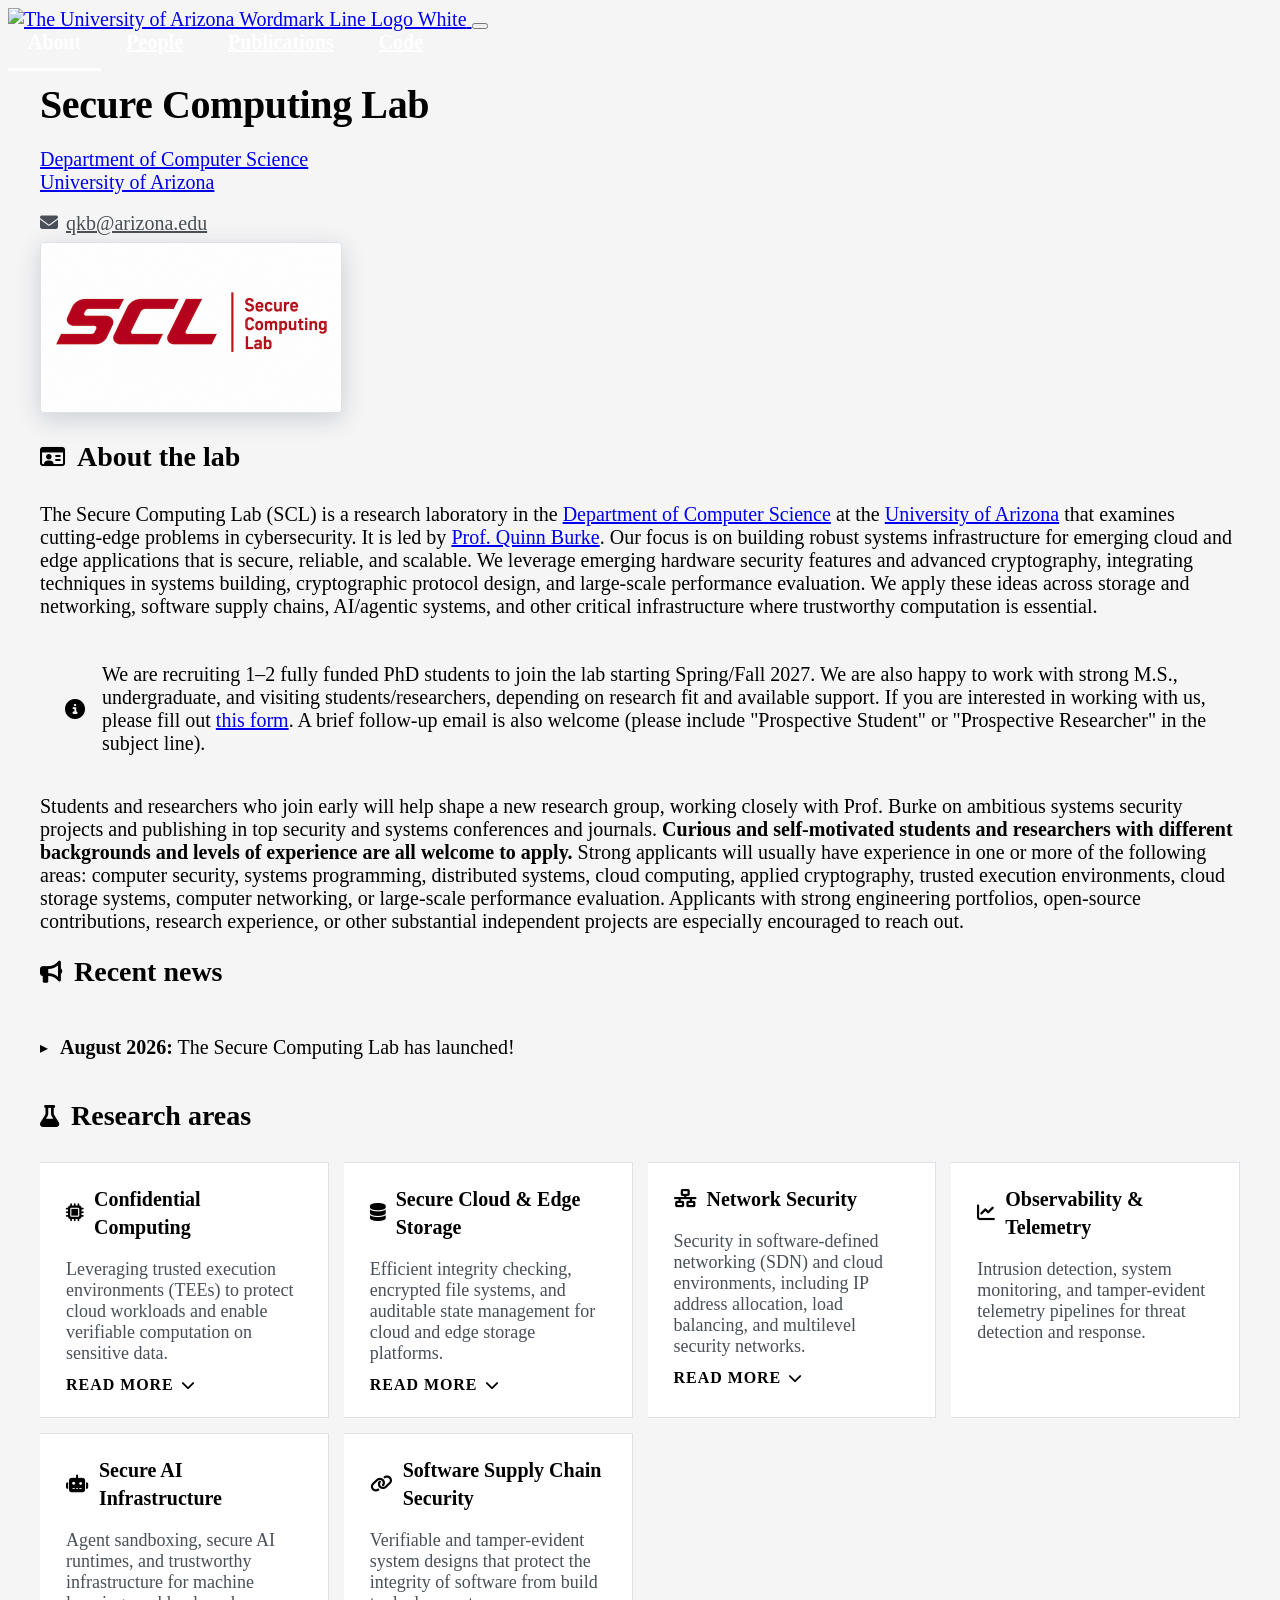
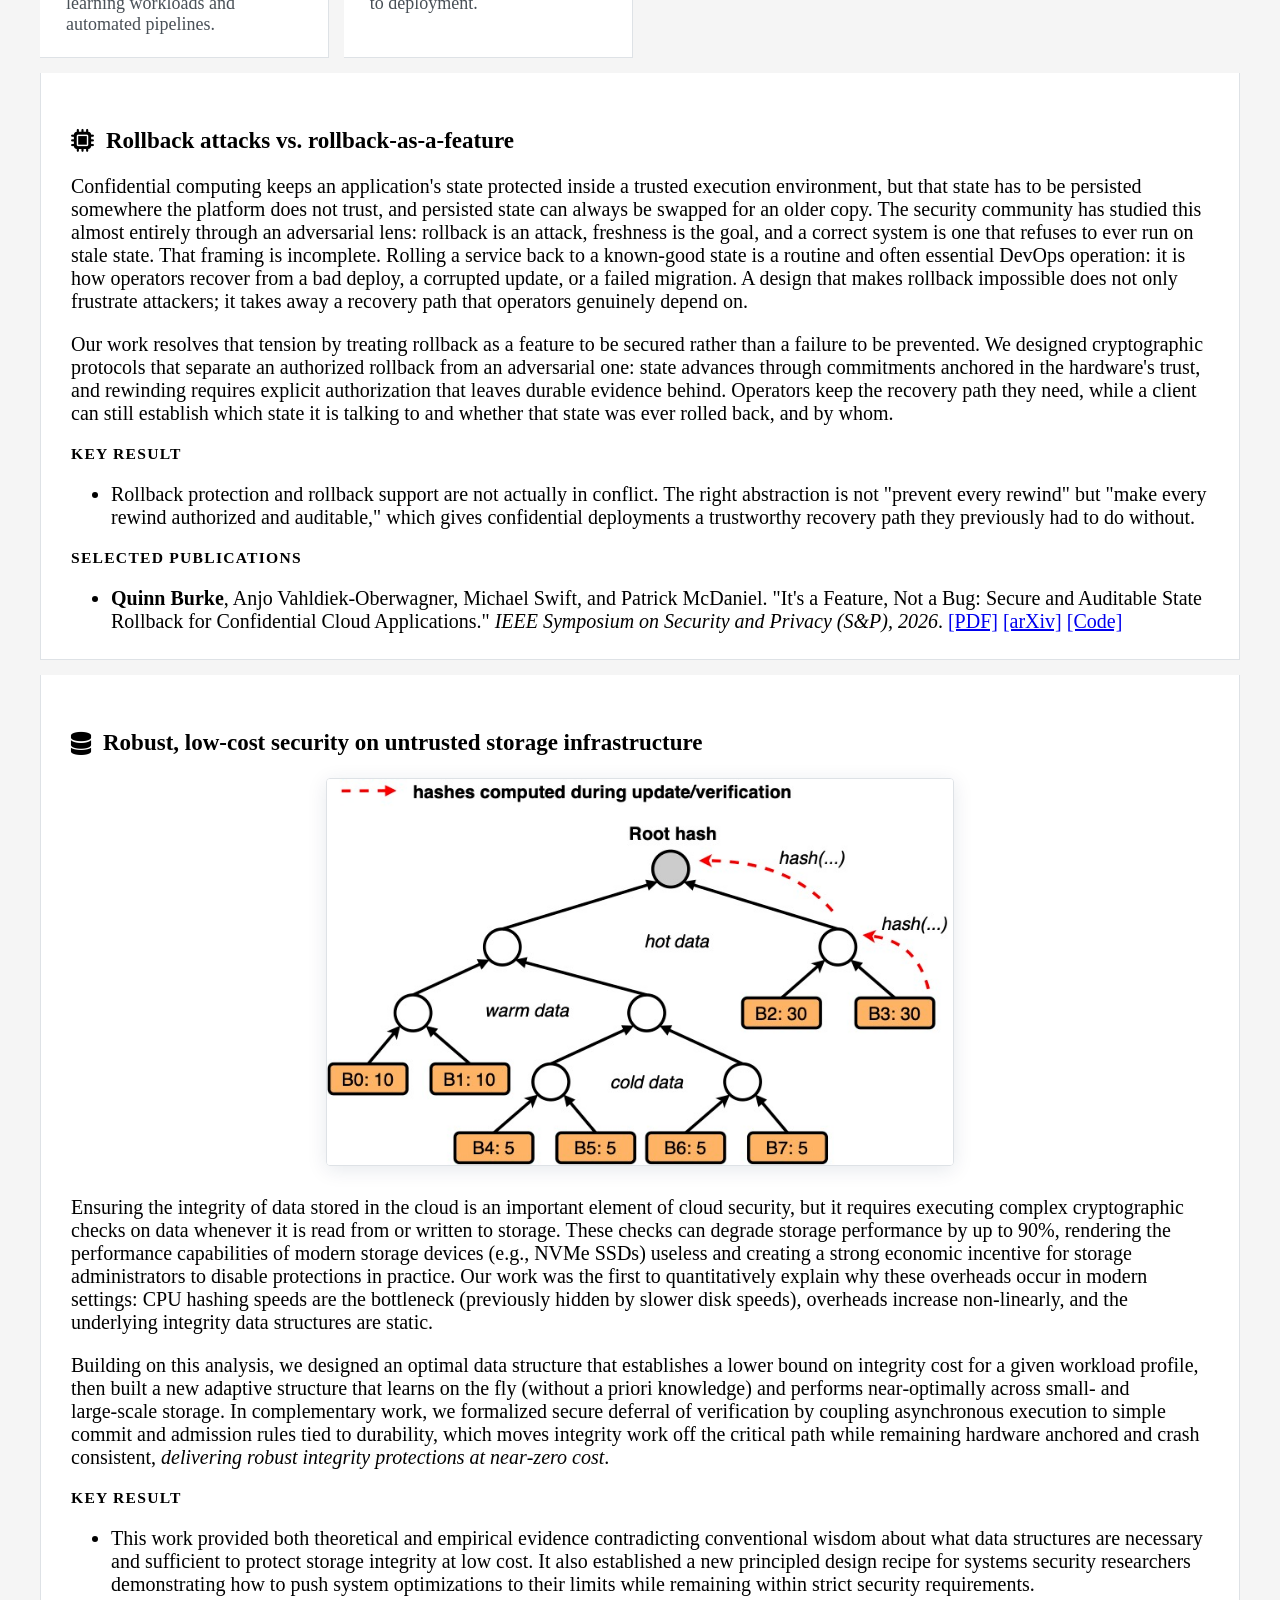
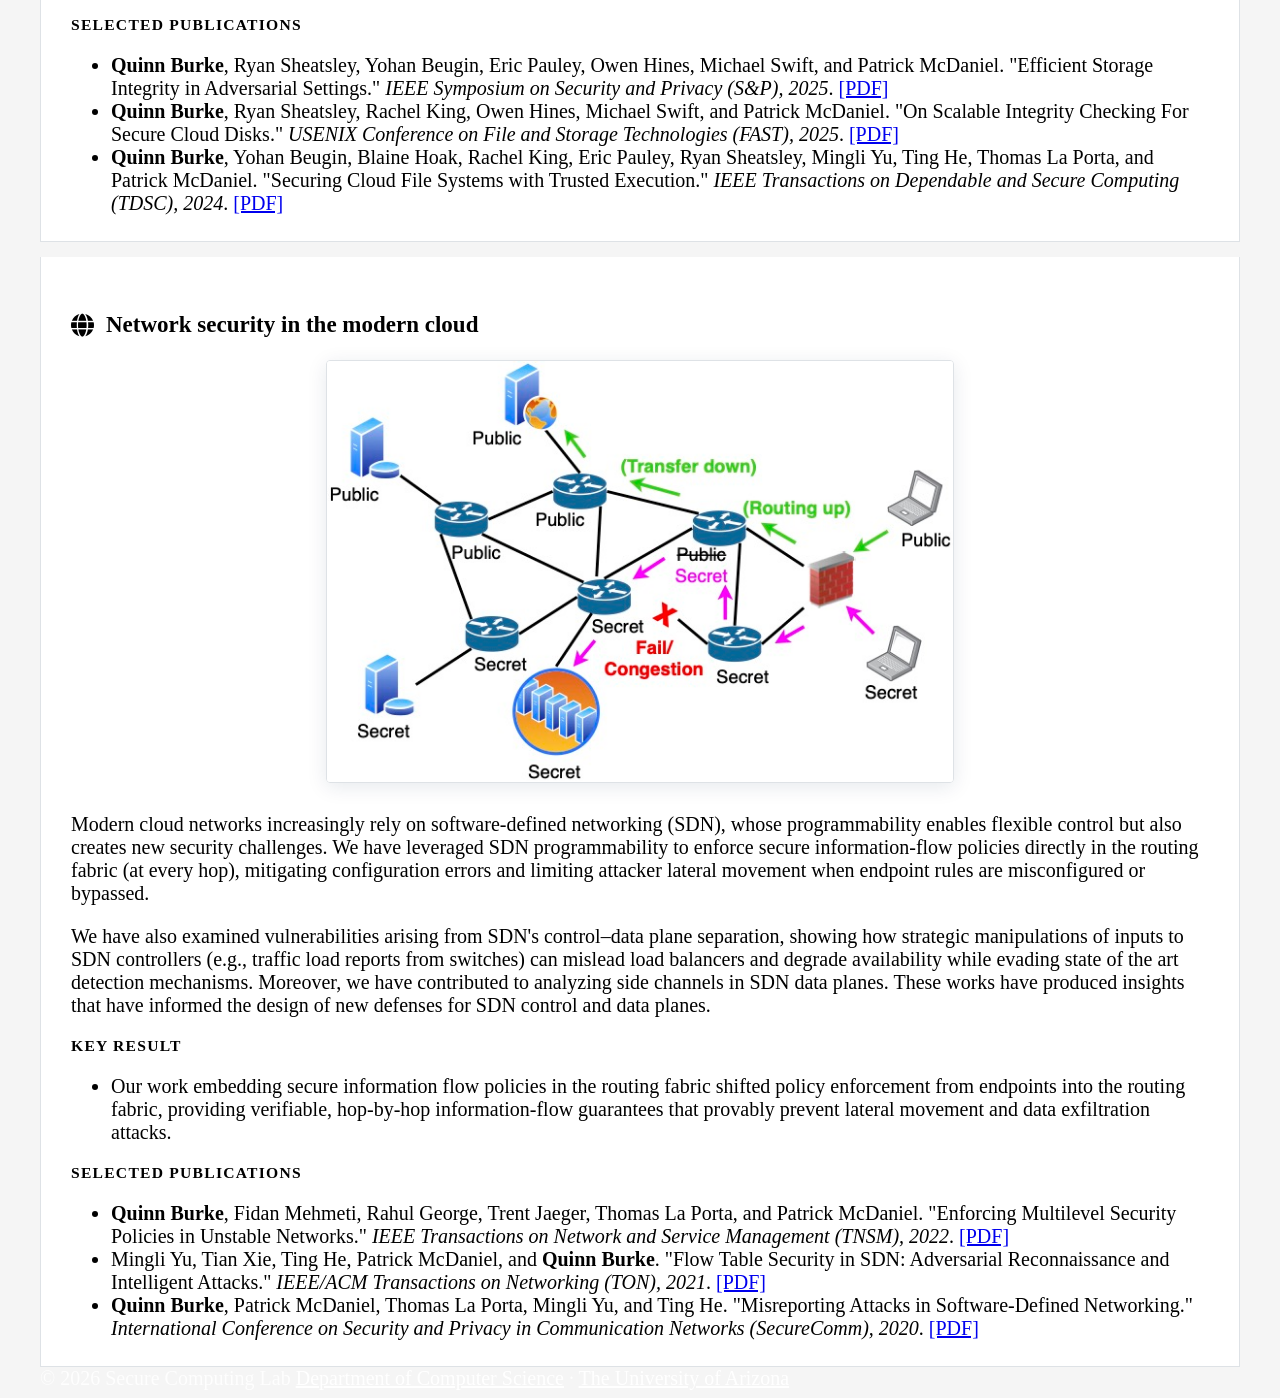
==== commit 17e2b38e: "update lab site" ====
--- a/index.html
+++ b/index.html
@@ -38,13 +38,18 @@
 
     <div class="container container-narrow mt-4 pb-5 px-3">
 
-        <!-- Lab header -->
-        <div class="mb-4">
-            <h1 class="name-title">Secure Computing Lab</h1>
-            <p class="subtitle">
-                <a href="https://cs.arizona.edu/">Department of Computer Science</a><br><a href="https://www.arizona.edu/">University of Arizona</a>
-            </p>
-            <div class="contact-row"><i class="fa-solid fa-envelope"></i><a href="mailto:qkb@arizona.edu">qkb@arizona.edu</a></div>
+        <!-- Lab header. Same two-column arrangement as the profile block on
+             quinnburke.net: text left, image right, and flex-wrap-reverse so the
+             image stacks above the text rather than below it on narrow screens. -->
+        <div class="d-flex flex-wrap-reverse justify-content-between align-items-center gap-4 mb-4">
+            <div style="flex: 1; min-width: 240px;">
+                <h1 class="name-title">Secure Computing Lab</h1>
+                <p class="subtitle">
+                    <a href="https://cs.arizona.edu/">Department of Computer Science</a><br><a href="https://www.arizona.edu/">University of Arizona</a>
+                </p>
+                <div class="contact-row"><i class="fa-solid fa-envelope"></i><a href="mailto:qkb@arizona.edu">qkb@arizona.edu</a></div>
+            </div>
+            <img src="img/logo.png" alt="Secure Computing Lab logo" class="lab-logo">
         </div>
 
         <!-- About -->
--- a/css/site.css
+++ b/css/site.css
@@ -254,6 +254,24 @@
    Rules below exist only on the lab site. They reuse the card treatment of
    .pub-entry above (white panel, hairline border, red left rule), so the
    grids read as the same system as the publication list. */
+
+/* ── Lab logo ──
+   The personal site's .profile-img is a square with object-fit: cover, which
+   would crop a 16:9 logo. This sizes by width and lets height follow, so the
+   artwork is never cut. The logo ships with an opaque near-white background
+   rather than transparency, so it needs a hairline border to define its edge
+   against the #f5f5f5 page; the radius and shadow match .profile-img so the two
+   site headers read as the same treatment. */
+.lab-logo {
+    width: 300px;
+    max-width: 100%;
+    height: auto;
+    background: #fff;
+    border: 1px solid #dee2e6;
+    border-radius: 4px;
+    box-shadow: 0 6px 24px rgba(12, 35, 75, 0.18);
+    flex-shrink: 0;
+}
 
 /* ── Research areas / topic cards ── */
 .card-grid {
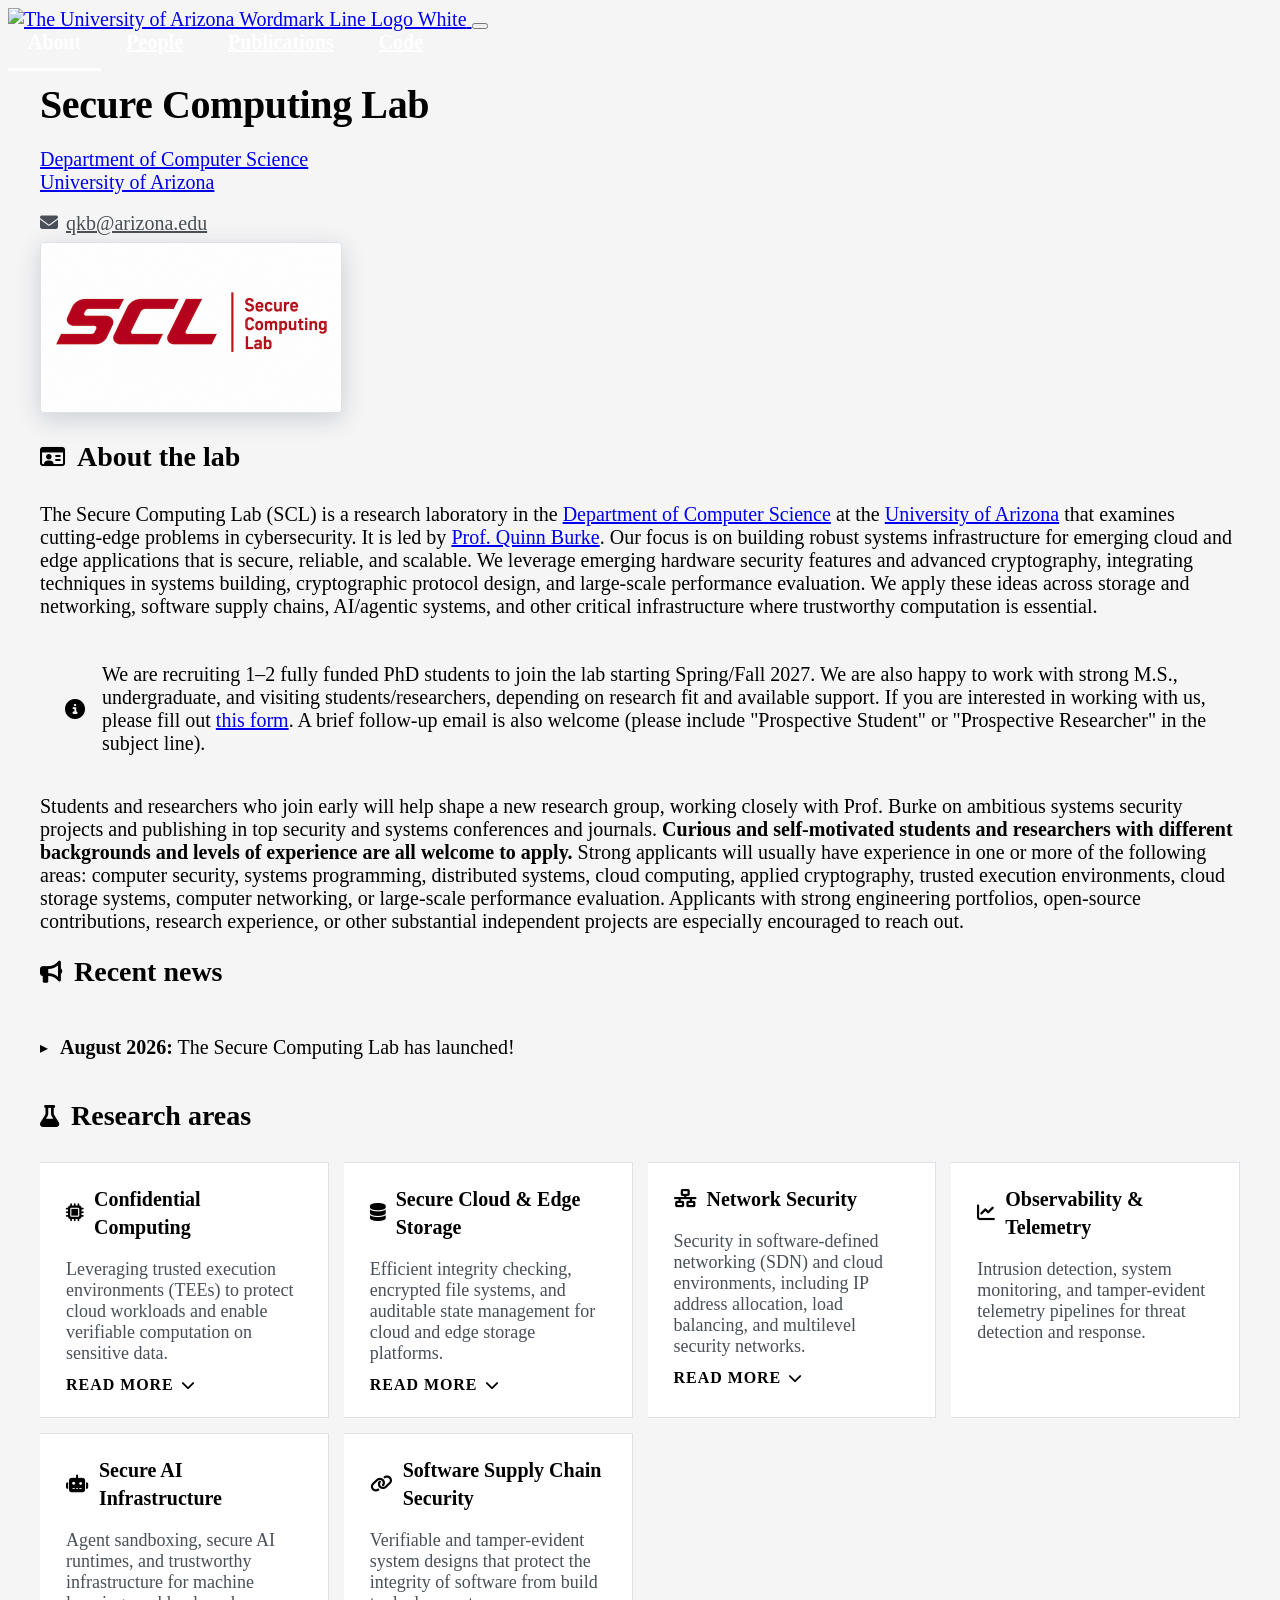
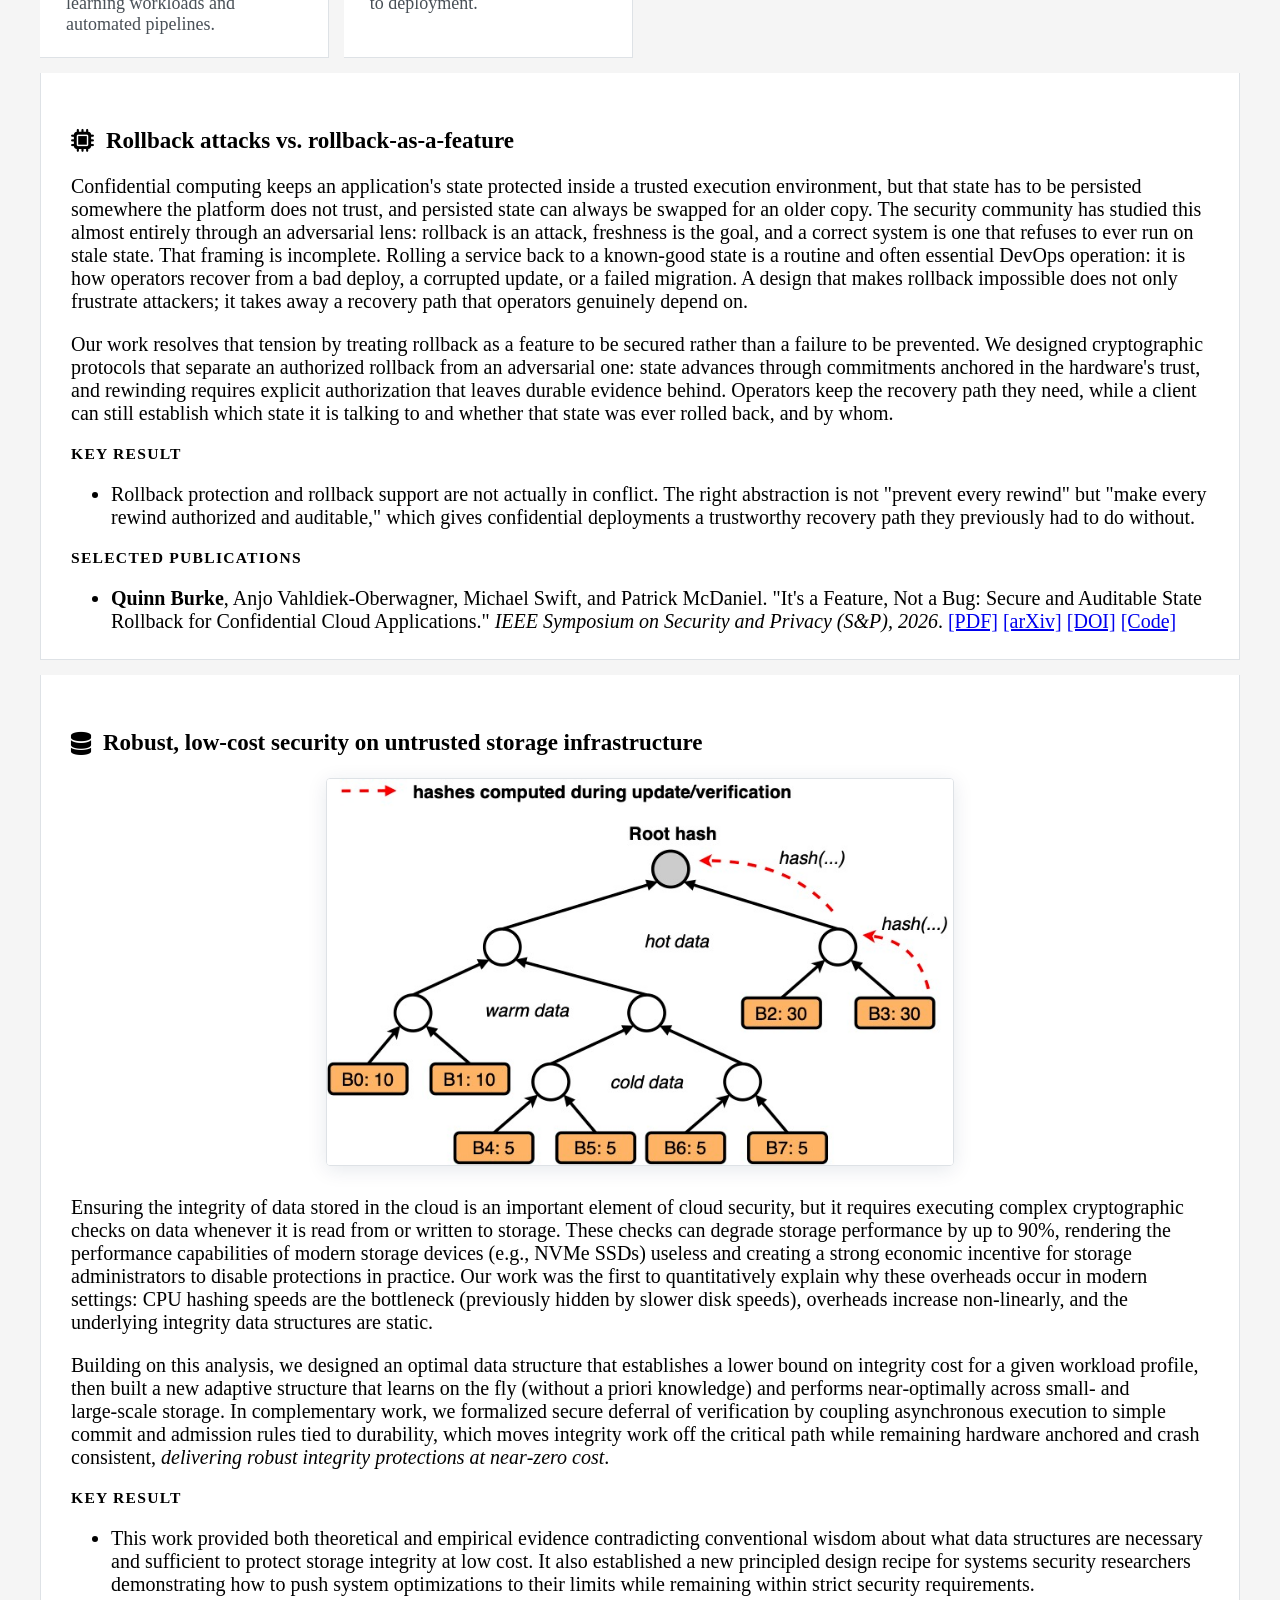
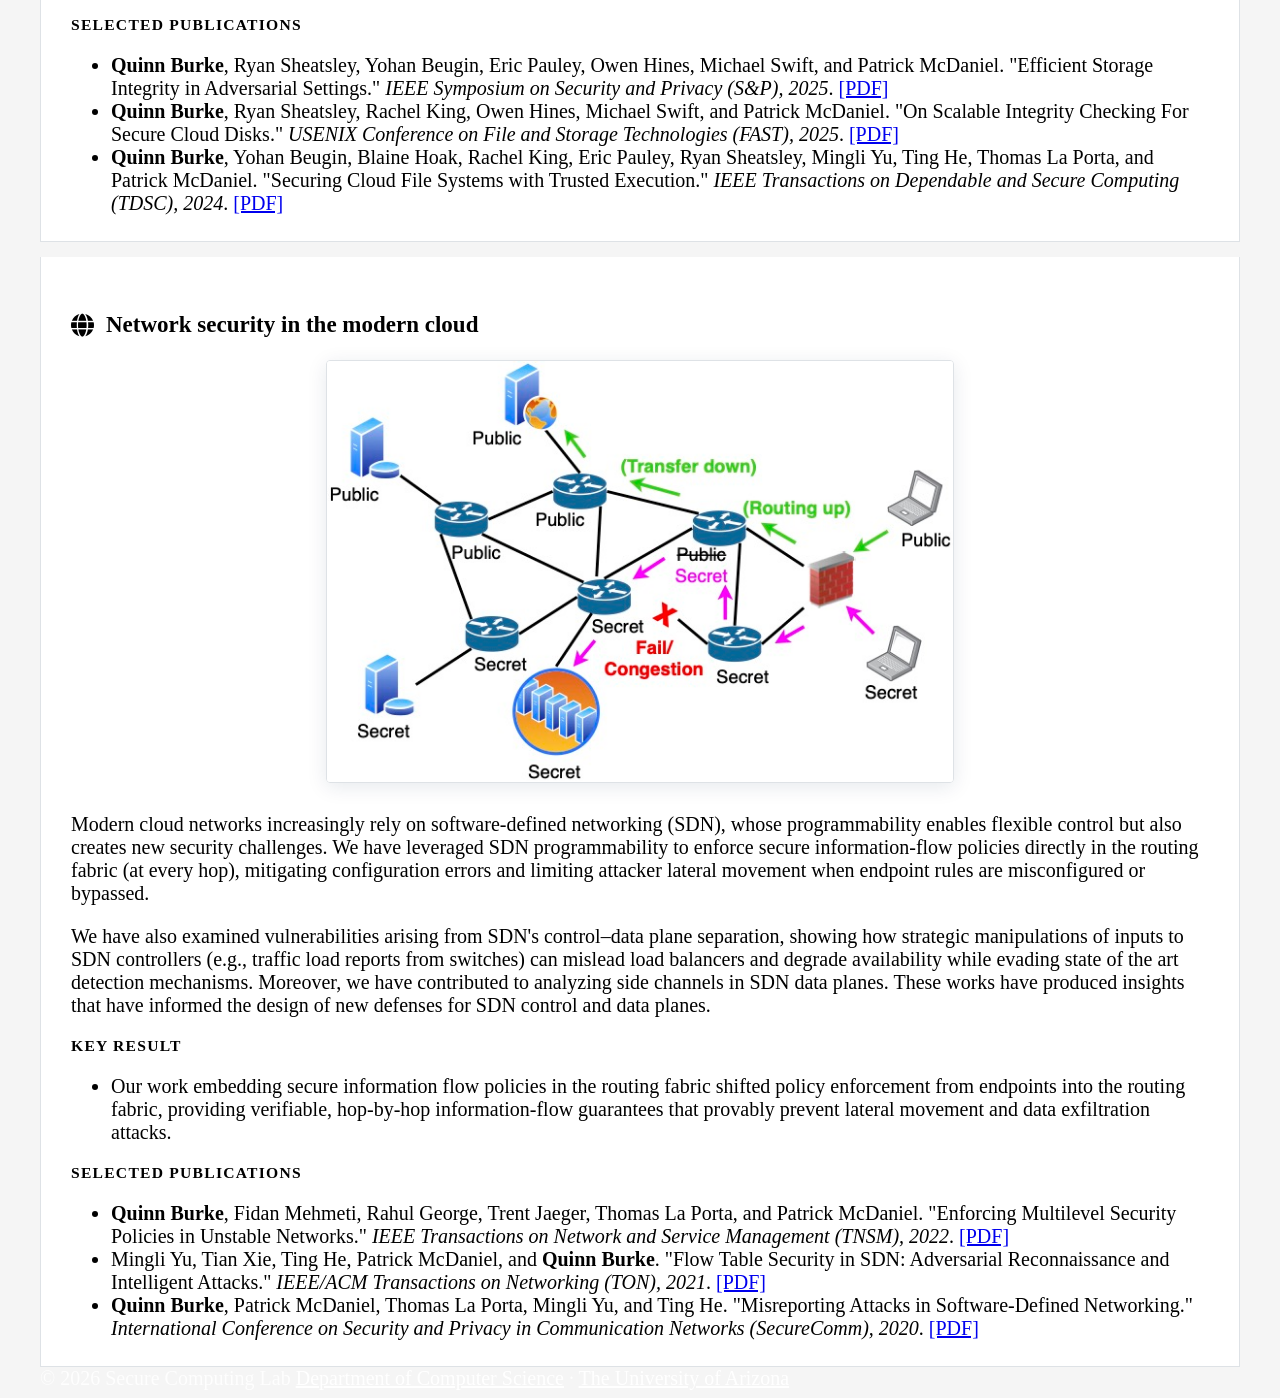
==== commit 2bd7a6be: "update site" ====
--- a/index.html
+++ b/index.html
@@ -164,7 +164,7 @@
 
                         <p class="kw-label">Selected publications</p>
                         <ul>
-                            <li><strong>Quinn Burke</strong>, Anjo Vahldiek-Oberwagner, Michael Swift, and Patrick McDaniel. "It's a Feature, Not a Bug: Secure and Auditable State Rollback for Confidential Cloud Applications." <i>IEEE Symposium on Security and Privacy (S&amp;P), 2026</i>. <a href="https://www.quinnburke.net/papers/2026_ieeesp__rebound.pdf" target="_blank">[PDF]</a> <a href="https://arxiv.org/abs/2511.13641" target="_blank">[arXiv]</a> <a href="https://github.com/MadSP-McDaniel/rebound" target="_blank">[Code]</a></li>
+                            <li><strong>Quinn Burke</strong>, Anjo Vahldiek-Oberwagner, Michael Swift, and Patrick McDaniel. "It's a Feature, Not a Bug: Secure and Auditable State Rollback for Confidential Cloud Applications." <i>IEEE Symposium on Security and Privacy (S&amp;P), 2026</i>. <a href="https://www.quinnburke.net/papers/2026_ieeesp__rebound.pdf" target="_blank">[PDF]</a> <a href="https://arxiv.org/abs/2511.13641" target="_blank">[arXiv]</a> <a href="https://doi.org/10.1109/SP63933.2026.00148" target="_blank">[DOI]</a> <a href="https://github.com/MadSP-McDaniel/rebound" target="_blank">[Code]</a></li>
                         </ul>
                     </div>
                 </div>
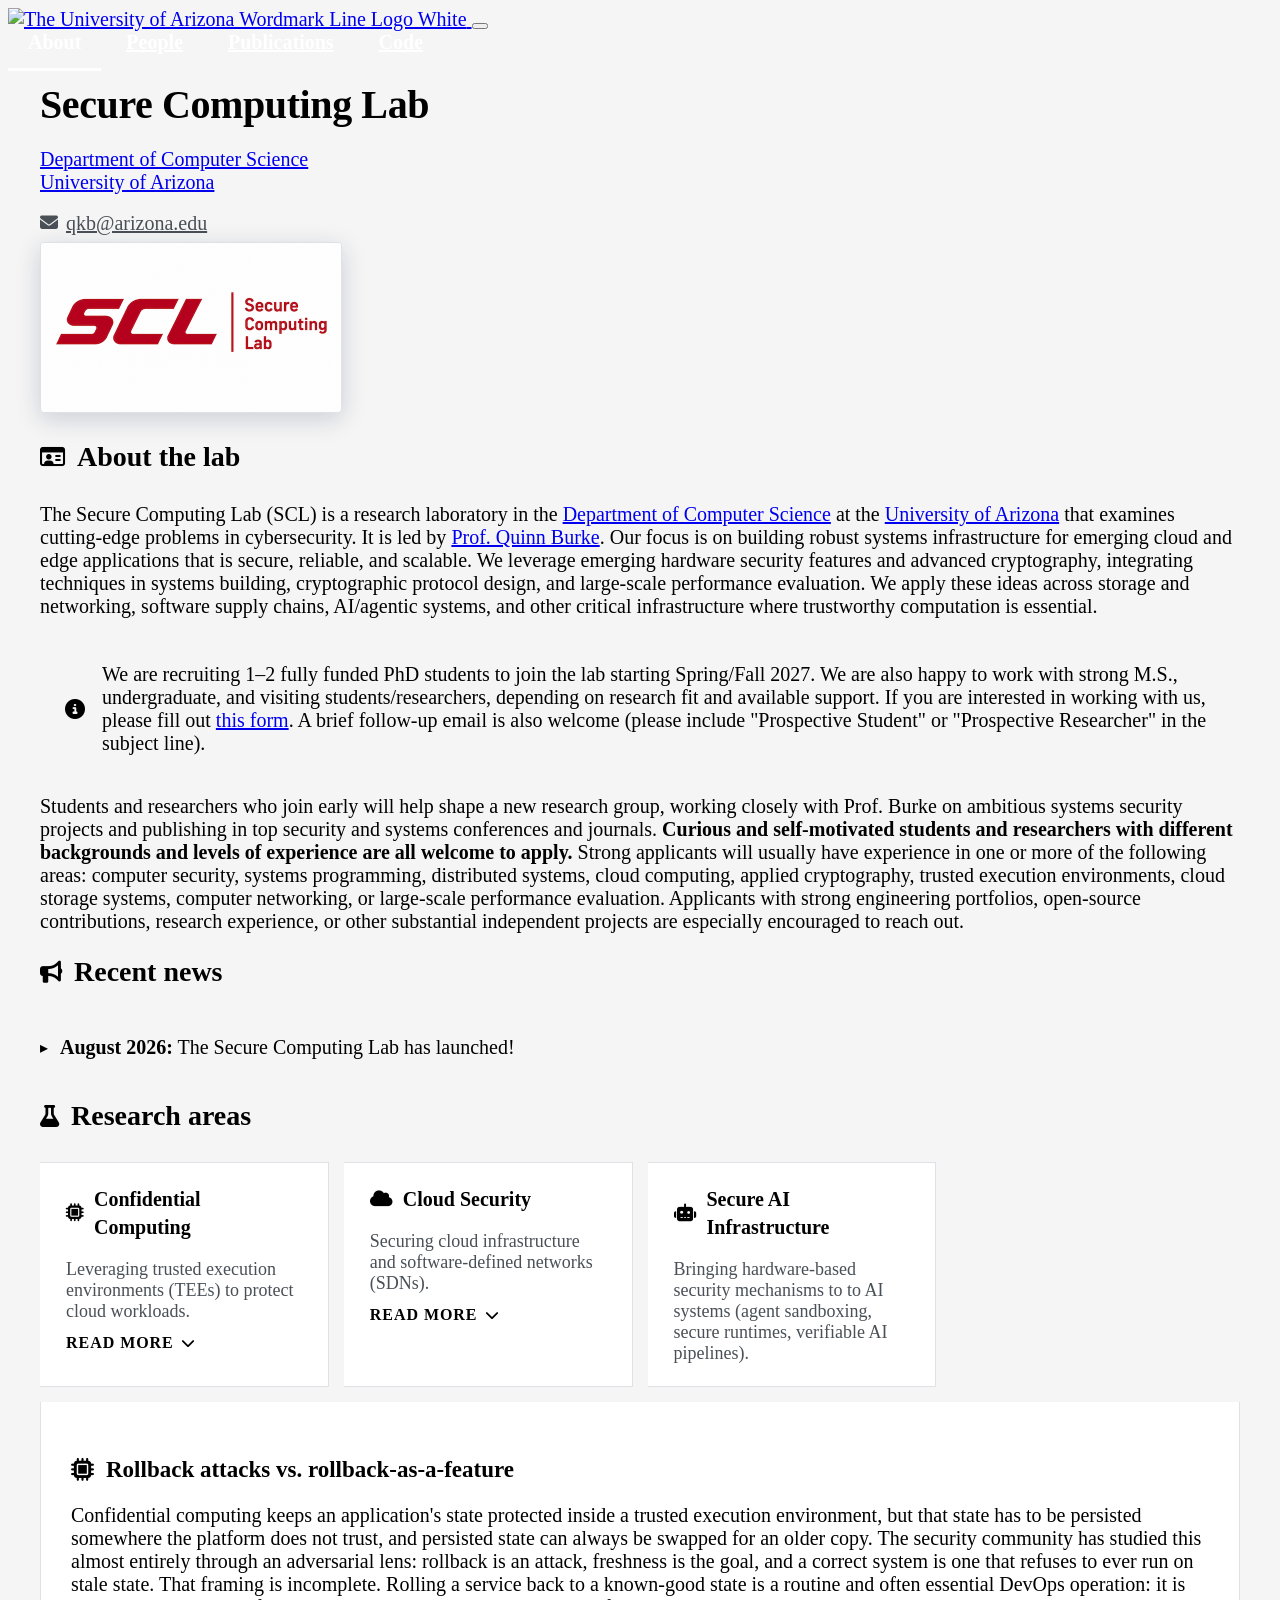
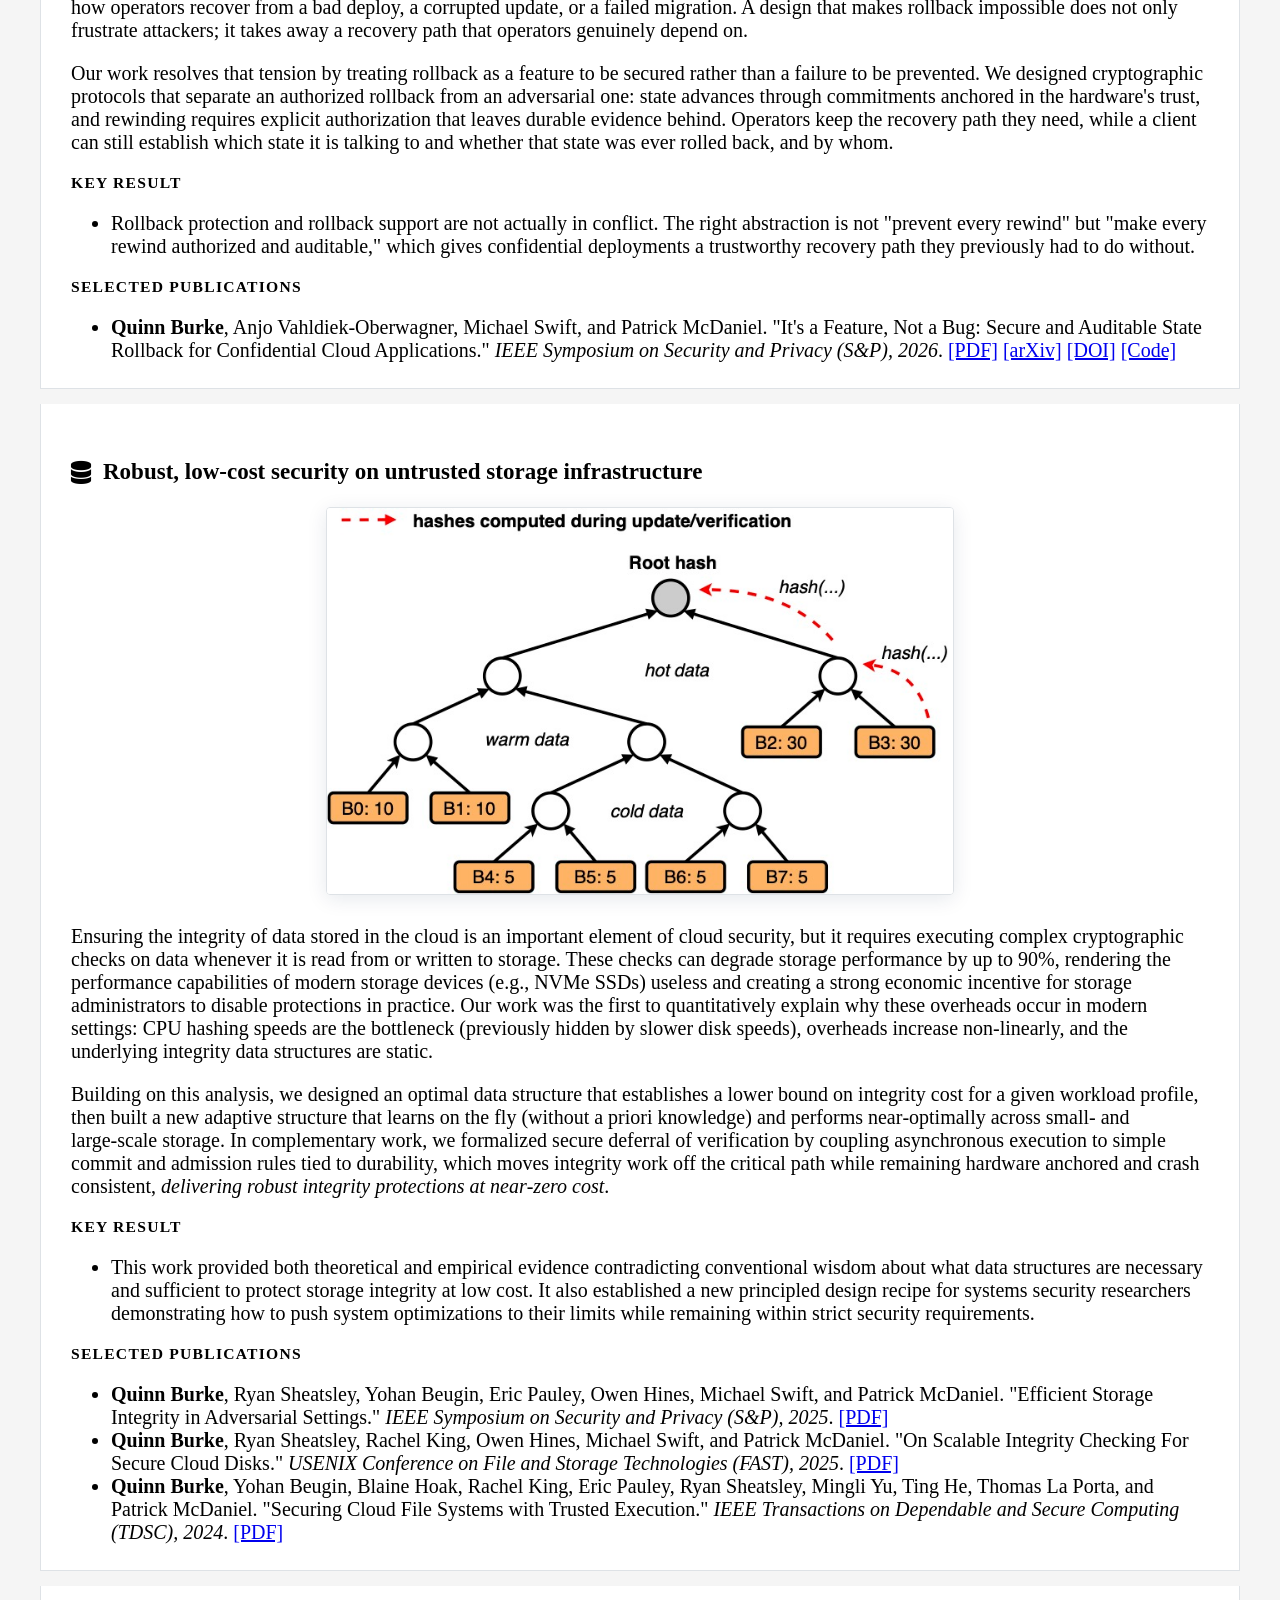
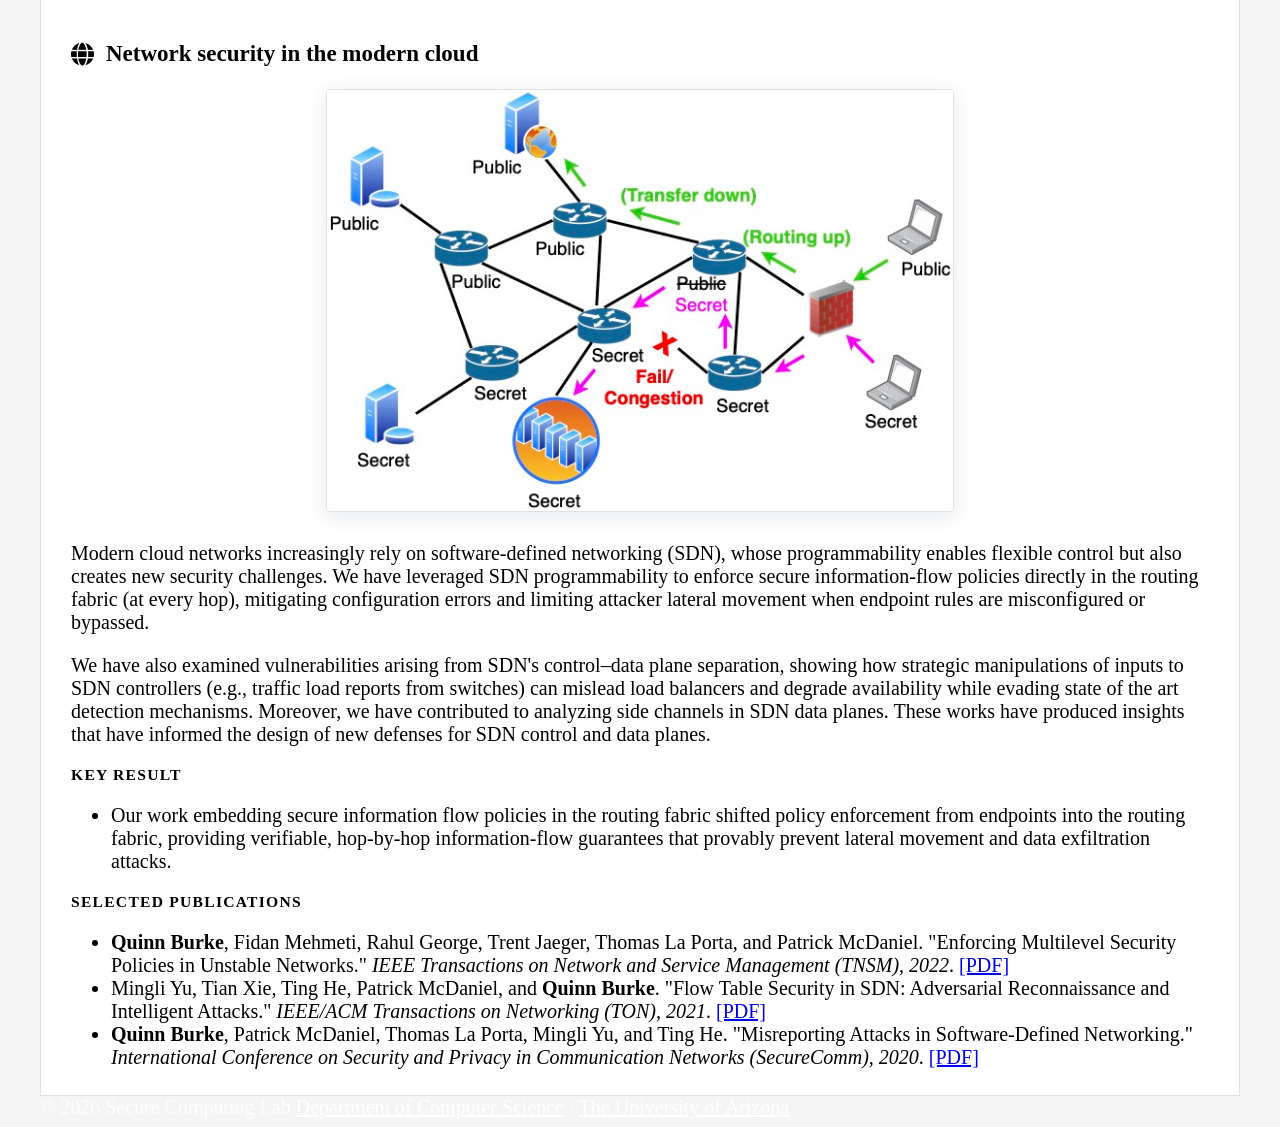
==== commit d0120dbe: "update site" ====
--- a/index.html
+++ b/index.html
@@ -86,44 +86,24 @@
                    href="#detail-confidential" data-bs-target="#detail-confidential"
                    aria-expanded="false" aria-controls="detail-confidential">
                     <div class="area-name"><i class="fa-solid fa-microchip"></i>Confidential Computing</div>
-                    <p>Leveraging trusted execution environments (TEEs) to protect cloud workloads and
-                       enable verifiable computation on sensitive data.</p>
+                    <p>Leveraging trusted execution environments (TEEs) to protect cloud workloads.</p>
                     <span class="area-more">Read more <i class="fa-solid fa-chevron-down"></i></span>
                 </a>
                 <a class="area-card area-card-toggle" role="button" data-bs-toggle="collapse"
-                   href="#detail-storage" data-bs-target="#detail-storage"
-                   aria-expanded="false" aria-controls="detail-storage">
-                    <div class="area-name"><i class="fa-solid fa-database"></i>Secure Cloud &amp; Edge Storage</div>
-                    <p>Efficient integrity checking, encrypted file systems, and auditable state management
-                       for cloud and edge storage platforms.</p>
-                    <span class="area-more">Read more <i class="fa-solid fa-chevron-down"></i></span>
-                </a>
-                <a class="area-card area-card-toggle" role="button" data-bs-toggle="collapse"
-                   href="#detail-network" data-bs-target="#detail-network"
-                   aria-expanded="false" aria-controls="detail-network">
-                    <div class="area-name"><i class="fa-solid fa-network-wired"></i>Network Security</div>
-                    <p>Security in software-defined networking (SDN) and cloud environments, including
-                       IP address allocation, load balancing, and multilevel security networks.</p>
+                   href="#detail-cloud" data-bs-target="#detail-cloud"
+                   aria-expanded="false" aria-controls="detail-cloud">
+                    <div class="area-name"><i class="fa-solid fa-cloud"></i>Cloud Security</div>
+                    <p>Securing cloud infrastructure and software-defined networks (SDNs).</p>
                     <span class="area-more">Read more <i class="fa-solid fa-chevron-down"></i></span>
                 </a>
                 <div class="area-card">
-                    <div class="area-name"><i class="fa-solid fa-chart-line"></i>Observability &amp; Telemetry</div>
-                    <p>Intrusion detection, system monitoring, and tamper-evident telemetry pipelines
-                       for threat detection and response.</p>
-                </div>
-                <div class="area-card">
                     <div class="area-name"><i class="fa-solid fa-robot"></i>Secure AI Infrastructure</div>
-                    <p>Agent sandboxing, secure AI runtimes, and trustworthy infrastructure for machine
-                       learning workloads and automated pipelines.</p>
-                </div>
-                <div class="area-card">
-                    <div class="area-name"><i class="fa-solid fa-link"></i>Software Supply Chain Security</div>
-                    <p>Verifiable and tamper-evident system designs that protect the integrity of software
-                       from build to deployment.</p>
-                </div>
-            </div>
-
-            <!-- Detail panels for the three clickable cards above. They live outside the
+                    <p>Bringing hardware-based security mechanisms to to AI systems (agent sandboxing, secure runtimes, verifiable AI pipelines).</p>
+                </div>
+            </div>
+
+            <!-- Detail panels for the two clickable cards above. Confidential Computing opens
+                 two write-ups (rollback, then storage integrity). They live outside the
                  grid so an open panel spans the full width instead of stretching one
                  grid row. data-bs-parent makes them mutually exclusive, and Bootstrap's
                  collapse plugin (already loaded for the navbar) animates the height.
@@ -167,9 +147,7 @@
                             <li><strong>Quinn Burke</strong>, Anjo Vahldiek-Oberwagner, Michael Swift, and Patrick McDaniel. "It's a Feature, Not a Bug: Secure and Auditable State Rollback for Confidential Cloud Applications." <i>IEEE Symposium on Security and Privacy (S&amp;P), 2026</i>. <a href="https://www.quinnburke.net/papers/2026_ieeesp__rebound.pdf" target="_blank">[PDF]</a> <a href="https://arxiv.org/abs/2511.13641" target="_blank">[arXiv]</a> <a href="https://doi.org/10.1109/SP63933.2026.00148" target="_blank">[DOI]</a> <a href="https://github.com/MadSP-McDaniel/rebound" target="_blank">[Code]</a></li>
                         </ul>
                     </div>
-                </div>
-
-                <div id="detail-storage" class="collapse" data-bs-parent="#area-details">
+
                     <div class="area-detail" id="storage-security">
                         <h3 class="card-heading"><i class="fa-solid fa-database"></i> Robust, low‑cost security on untrusted storage infrastructure</h3>
                         <img src="img/hashtree-overview.jpg" alt="Storage security illustration" class="research-img">
@@ -205,7 +183,7 @@
                     </div>
                 </div>
 
-                <div id="detail-network" class="collapse" data-bs-parent="#area-details">
+                <div id="detail-cloud" class="collapse" data-bs-parent="#area-details">
                     <div class="area-detail" id="network-security">
                         <h3 class="card-heading"><i class="fa-solid fa-globe"></i> Network security in the modern cloud</h3>
                         <img src="img/mls-overview.jpg" alt="Network security illustration" class="research-img">
--- a/css/site.css
+++ b/css/site.css
@@ -287,8 +287,8 @@
     padding: 1.1rem 1.3rem;
     transition: box-shadow 0.2s;
 }
-/* Only the three expandable cards lift on hover; a hover response on the static
-   three would advertise a click that does nothing. */
+/* Only the two expandable cards lift on hover; a hover response on the static
+   AI card would advertise a click that does nothing. */
 .area-card-toggle:hover { box-shadow: 0 4px 16px rgba(12, 35, 75, 0.12); }
 .area-card .area-name {
     font-weight: 700;
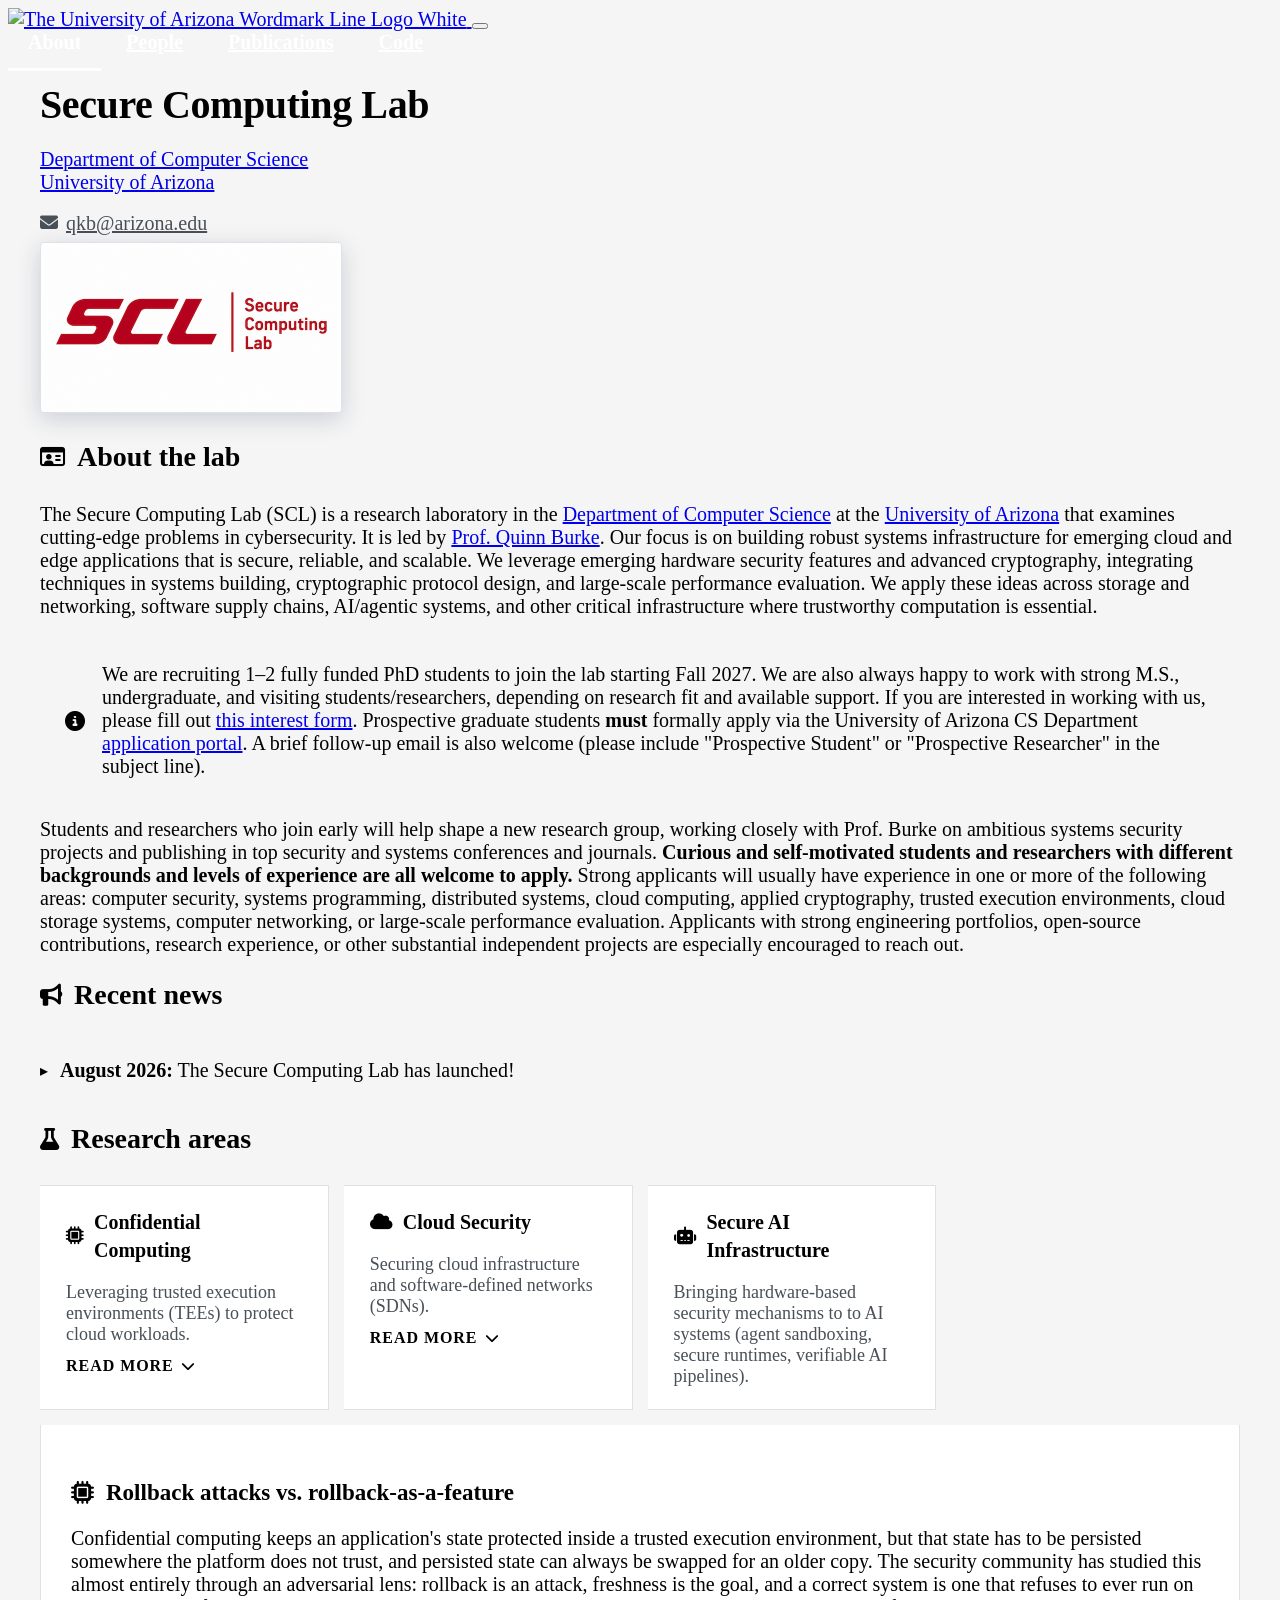
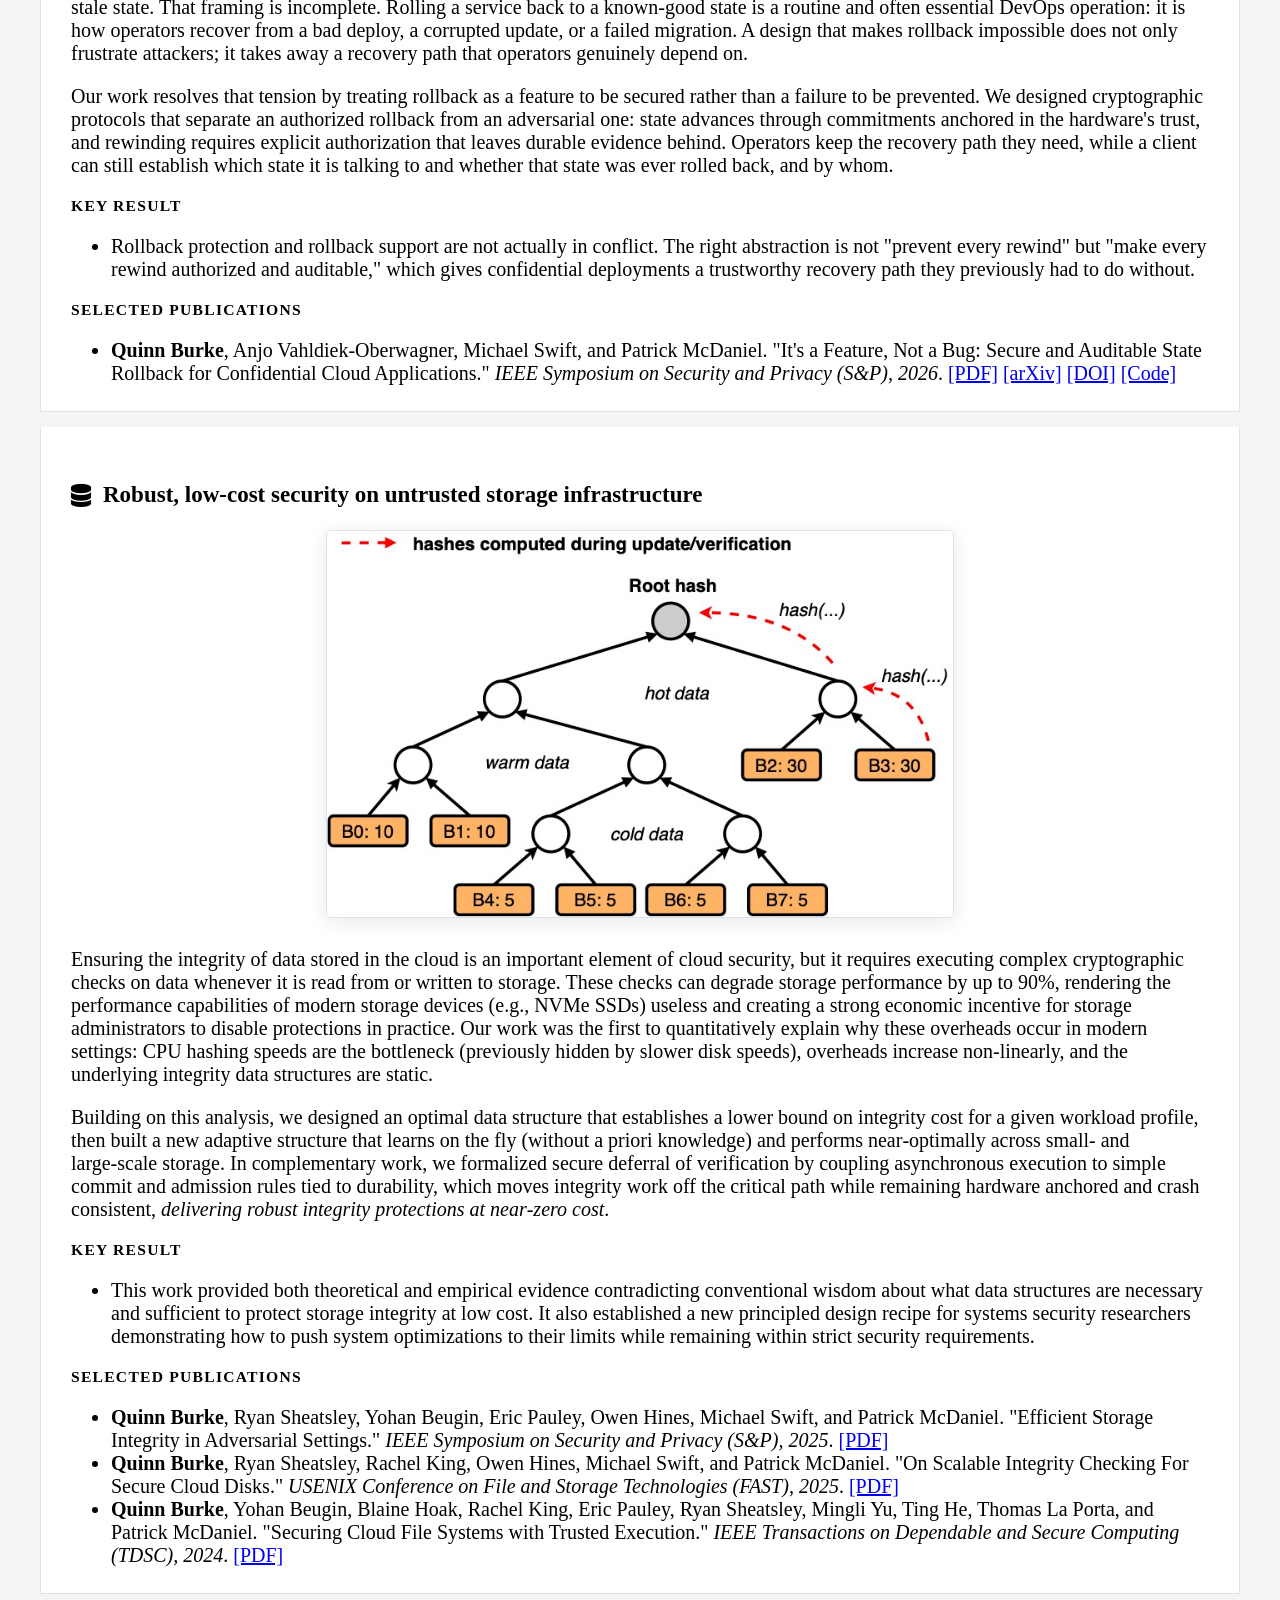
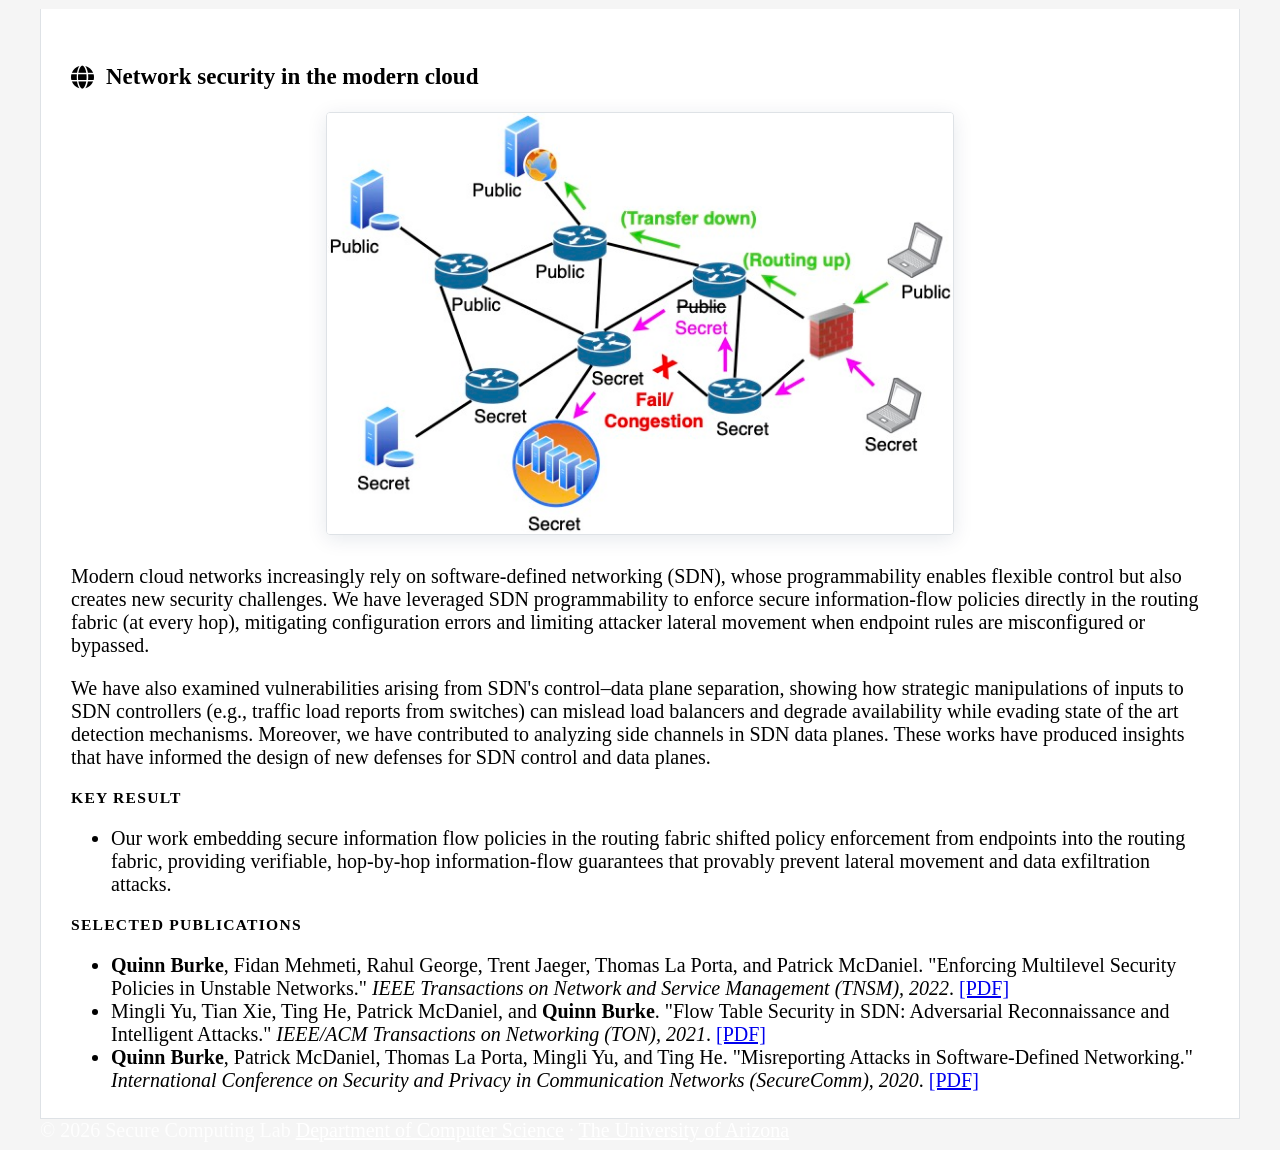
==== commit 01e1b534: "update site" ====
--- a/index.html
+++ b/index.html
@@ -61,7 +61,7 @@
 
             <div class="az-callout" id="joining">
                 <i class="fa-solid fa-circle-info" style="flex-shrink:0;"></i>
-                <span>We are recruiting 1–2 fully funded PhD students to join the lab starting Spring/Fall 2027. We are also happy to work with strong M.S., undergraduate, and visiting students/researchers, depending on research fit and available support. If you are interested in working with us, please fill out <a href="https://forms.gle/X6wRA4GPpg1zRSV9A">this form</a>. A brief follow-up email is also welcome (please include "Prospective Student" or "Prospective Researcher" in the subject line).</span>
+                <span>We are recruiting 1–2 fully funded PhD students to join the lab starting Fall 2027. We are also always happy to work with strong M.S., undergraduate, and visiting students/researchers, depending on research fit and available support. If you are interested in working with us, please fill out <a href="https://forms.gle/X6wRA4GPpg1zRSV9A">this interest form</a>. Prospective graduate students <b>must</b> formally apply via the University of Arizona CS Department <a href="https://cs.arizona.edu/graduate/prospective-students/checklist-applying">application portal</a>. A brief follow-up email is also welcome (please include "Prospective Student" or "Prospective Researcher" in the subject line).</span>
             </div>
 
             <p class="mt-4">Students and researchers who join early will help shape a new research group, working closely with Prof. Burke on ambitious systems security projects and publishing in top security and systems conferences and journals. <b>Curious and self-motivated students and researchers with different backgrounds and levels of experience are all welcome to apply.</b> Strong applicants will usually have experience in one or more of the following areas: computer security, systems programming, distributed systems, cloud computing, applied cryptography, trusted execution environments, cloud storage systems, computer networking, or large-scale performance evaluation. Applicants with strong engineering portfolios, open-source contributions, research experience, or other substantial independent projects are especially encouraged to reach out.
